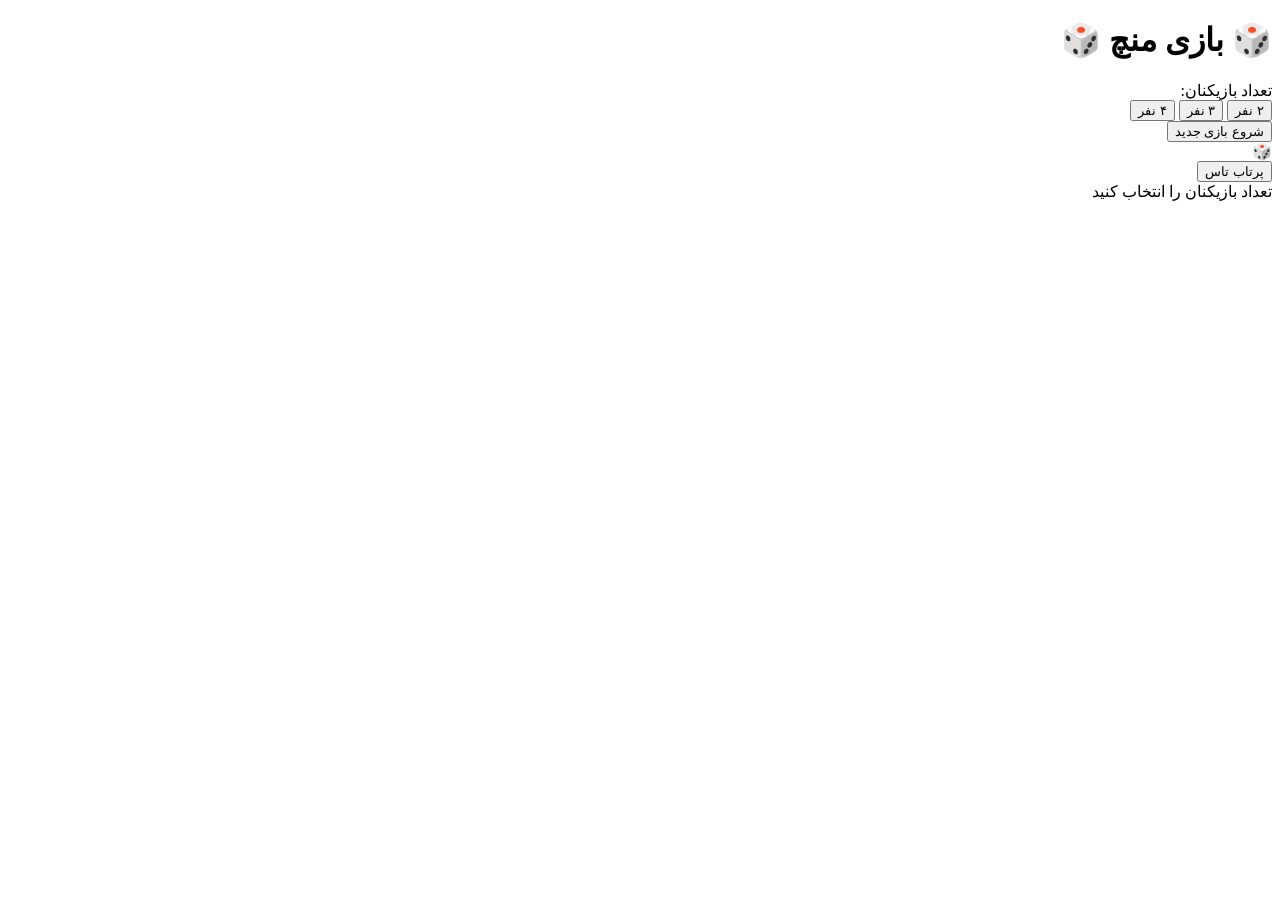
==== index.html @ 8c39cf25 "Create index.html" ====
<!DOCTYPE html>
<html lang="fa" dir="rtl">
<head>
    <meta charset="UTF-8">
    <meta name="viewport" content="width=device-width, initial-scale=1.0, maximum-scale=1.0, user-scalable=no, viewport-fit=cover">
    <title>منچ | بازی گروهی</title>
    <link rel="stylesheet" href="style.css">
</head>
<body>
    <div class="game-container">
        <h1 class="game-title">🎲 بازی منچ 🎲</h1>

        <!-- انتخاب تعداد بازیکنان -->
        <div class="player-selector" id="playerSelector">
            <label>تعداد بازیکنان:</label>
            <div class="player-buttons">
                <button class="player-count-btn active" data-count="2">۲ نفر</button>
                <button class="player-count-btn" data-count="3">۳ نفر</button>
                <button class="player-count-btn" data-count="4">۴ نفر</button>
            </div>
            <button id="startGameBtn" class="start-game-btn">شروع بازی جدید</button>
        </div>

        <!-- وضعیت بازی -->
        <div class="game-status" id="gameStatus" style="display: none;">
            <div class="turn-indicator">
                <span id="turnEmoji">🔴</span>
                <span id="turnText">نوبت بازیکن قرمز</span>
            </div>
            <div class="dice-result" id="diceResult">
                تاس: <span id="diceValue">-</span>
            </div>
        </div>

        <!-- صفحه بازی منچ -->
        <div id="board" class="board ludo-board"></div>

        <!-- بخش تاس و کنترل -->
        <div class="controls">
            <div class="dice-container">
                <div id="dice" class="dice">🎲</div>
            </div>
            <button id="rollDiceBtn" class="roll-btn">پرتاب تاس</button>
        </div>

        <!-- پیام‌های بازی -->
        <div id="gameMessage" class="game-message">تعداد بازیکنان را انتخاب کنید</div>
    </div>

    <script src="script.js"></script>
</body>
</html>
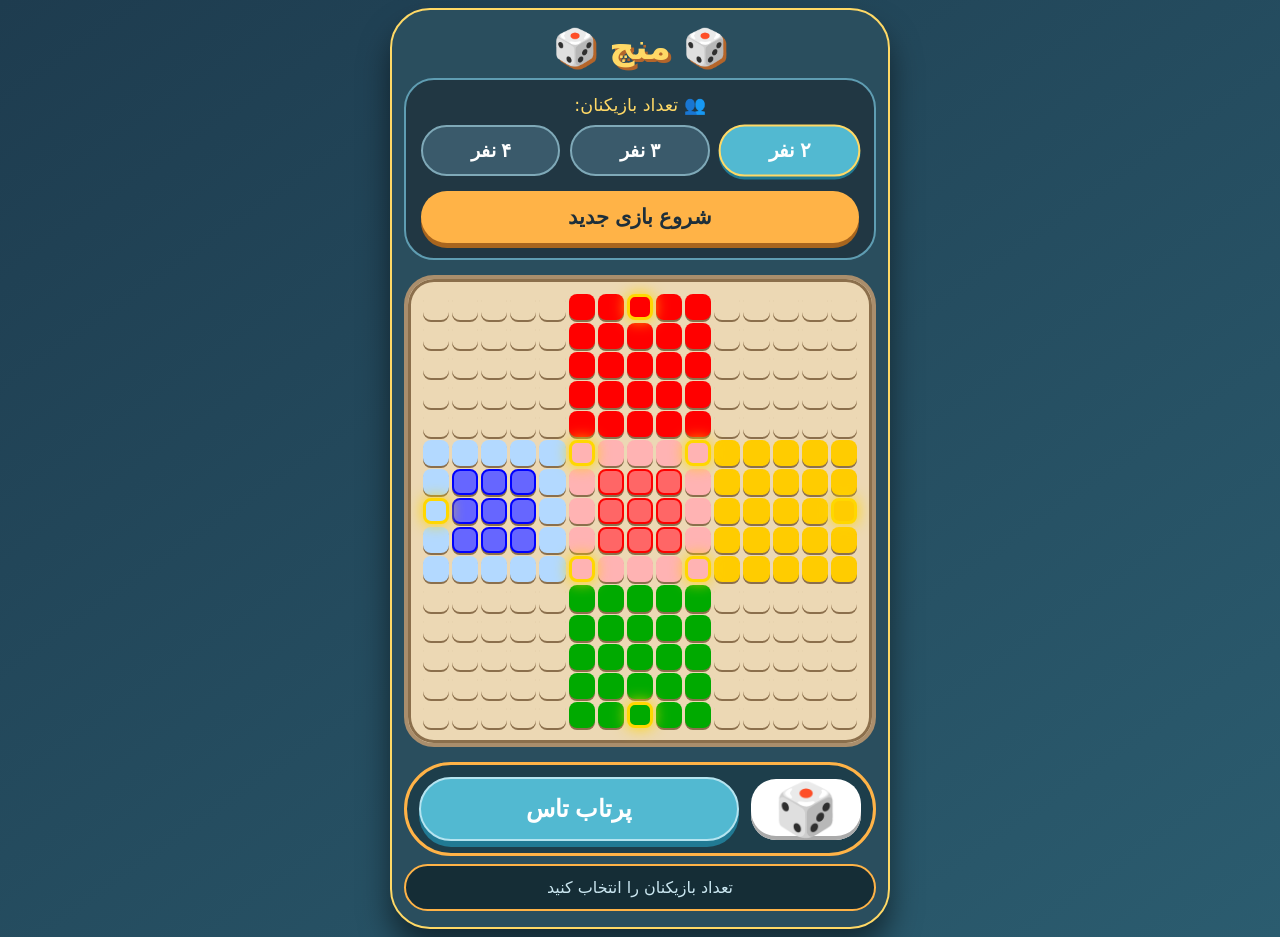
==== commit bbf991f5: "Update index.html new" ====
--- a/index.html
+++ b/index.html
@@ -2,17 +2,287 @@
 <html lang="fa" dir="rtl">
 <head>
     <meta charset="UTF-8">
-    <meta name="viewport" content="width=device-width, initial-scale=1.0, maximum-scale=1.0, user-scalable=no, viewport-fit=cover">
-    <title>منچ | بازی گروهی</title>
-    <link rel="stylesheet" href="style.css">
+    <meta name="viewport" content="width=device-width, initial-scale=1.0, maximum-scale=1.0, user-scalable=no">
+    <title>منچ | بازی گروهی نوستالژیک</title>
+    <style>
+        * {
+            box-sizing: border-box;
+            margin: 0;
+            padding: 0;
+            user-select: none;
+            -webkit-tap-highlight-color: transparent;
+        }
+
+        body {
+            font-family: 'Vazir', system-ui, -apple-system, sans-serif;
+            background: linear-gradient(145deg, #1e3c4f 0%, #2b5c6f 100%);
+            min-height: 100vh;
+            display: flex;
+            justify-content: center;
+            align-items: center;
+            padding: 8px;
+            touch-action: manipulation;
+        }
+
+        .game-container {
+            max-width: 500px;
+            width: 100%;
+            background: #2a4e5e;
+            border-radius: 40px;
+            padding: 16px 12px;
+            box-shadow: 0 20px 30px rgba(0,0,0,0.5);
+            border: 2px solid #ffd966;
+        }
+
+        .game-title {
+            text-align: center;
+            color: #ffd966;
+            font-size: 2.2rem;
+            margin-bottom: 10px;
+            text-shadow: 3px 3px 0 #b4652a;
+        }
+
+        /* انتخاب بازیکن */
+        .player-selector {
+            background: #213743;
+            padding: 15px;
+            border-radius: 30px;
+            margin-bottom: 15px;
+            border: 2px solid #5f9db2;
+        }
+
+        .player-selector label {
+            display: block;
+            text-align: center;
+            color: #ffd966;
+            font-size: 1.1rem;
+            margin-bottom: 10px;
+        }
+
+        .player-buttons {
+            display: flex;
+            gap: 10px;
+            justify-content: center;
+            margin-bottom: 15px;
+        }
+
+        .player-count-btn {
+            background: #3a5a6b;
+            border: none;
+            color: white;
+            padding: 12px 0;
+            border-radius: 30px;
+            flex: 1;
+            font-size: 1.2rem;
+            font-weight: bold;
+            cursor: pointer;
+            border: 2px solid #7fa9b8;
+            transition: 0.2s;
+        }
+
+        .player-count-btn.active {
+            background: #52b9d1;
+            transform: scale(1.02);
+            border-color: #ffd966;
+            box-shadow: 0 3px 0 #217a94;
+        }
+
+        .start-game-btn {
+            background: #ffb347;
+            border: none;
+            color: #1e2f3a;
+            font-weight: bold;
+            padding: 14px;
+            border-radius: 40px;
+            font-size: 1.3rem;
+            cursor: pointer;
+            box-shadow: 0 5px 0 #a8651e;
+            transition: 0.1s;
+            width: 100%;
+        }
+
+        .start-game-btn:active {
+            transform: translateY(5px);
+            box-shadow: none;
+        }
+
+        /* وضعیت بازی */
+        .game-status {
+            background: #213743;
+            border-radius: 30px;
+            padding: 12px;
+            margin-bottom: 15px;
+            display: flex;
+            justify-content: space-between;
+            align-items: center;
+            border: 2px solid #5f9db2;
+        }
+
+        .turn-indicator {
+            background: #52b9d1;
+            padding: 8px 18px;
+            border-radius: 40px;
+            font-size: 1.2rem;
+            font-weight: bold;
+            color: white;
+            border: 2px solid #ffd966;
+        }
+
+        .dice-value {
+            background: #3a5a6b;
+            padding: 8px 18px;
+            border-radius: 40px;
+            color: white;
+            font-size: 1.3rem;
+            border: 2px solid #ffb347;
+        }
+
+        /* ========== صفحه منچ اصلی ========== */
+        .mench-board {
+            background: #ecd8b4;
+            border-radius: 30px;
+            padding: 15px;
+            display: grid;
+            grid-template-columns: repeat(15, 1fr);
+            gap: 3px;
+            aspect-ratio: 1 / 1;
+            width: 100%;
+            border: 4px solid #aa8e6c;
+            box-shadow: inset 0 0 0 3px #8b6f4c;
+            margin-bottom: 15px;
+        }
+
+        /* سلول‌های صفحه */
+        .cell {
+            aspect-ratio: 1 / 1;
+            border-radius: 8px;
+            display: flex;
+            flex-wrap: wrap;
+            justify-content: center;
+            align-items: center;
+            position: relative;
+            box-shadow: 0 2px 0 #8b6f4c;
+            font-size: 0.8rem;
+        }
+
+        /* خانه‌های مسیر اصلی */
+        .cell.path-red { background: #ffb3b3; }
+        .cell.path-blue { background: #b3d9ff; }
+        .cell.path-green { background: #c1f0c1; }
+        .cell.path-yellow { background: #fff5b3; }
+
+        /* خانه‌های شروع (محل مهره‌ها) */
+        .cell.home-red { background: #ff0000; }
+        .cell.home-blue { background: #0000ff; }
+        .cell.home-green { background: #00aa00; }
+        .cell.home-yellow { background: #ffcc00; }
+
+        /* خانه‌های انتهایی */
+        .cell.finish-red { background: #ff6666; border: 2px solid red; }
+        .cell.finish-blue { background: #6666ff; border: 2px solid blue; }
+        .cell.finish-green { background: #66cc66; border: 2px solid green; }
+        .cell.finish-yellow { background: #ffdd66; border: 2px solid goldenrod; }
+
+        /* خانه‌های امن (ستاره‌دار) */
+        .cell.safe {
+            border: 3px solid gold;
+            box-shadow: 0 0 15px gold;
+            z-index: 2;
+        }
+
+        /* مهره‌های بازی */
+        .piece {
+            width: 22px;
+            height: 22px;
+            border-radius: 50%;
+            display: inline-flex;
+            justify-content: center;
+            align-items: center;
+            font-weight: bold;
+            color: white;
+            text-shadow: 1px 1px 0 black;
+            margin: 1px;
+            font-size: 0.8rem;
+            box-shadow: 0 3px 0 rgba(0,0,0,0.4);
+            border: 1px solid white;
+        }
+
+        .piece.red { background: #cc0000; }
+        .piece.blue { background: #0000cc; }
+        .piece.green { background: #008800; }
+        .piece.yellow { background: #b8860b; color: white; }
+
+        /* بخش تاس */
+        .controls {
+            display: flex;
+            align-items: center;
+            gap: 12px;
+            background: #1d3e4b;
+            padding: 12px;
+            border-radius: 60px;
+            border: 3px solid #ffb347;
+            margin-bottom: 8px;
+        }
+
+        .dice-box {
+            background: white;
+            border-radius: 25px;
+            padding: 5px 15px;
+            box-shadow: inset 0 -4px 0 #aaa;
+        }
+
+        .dice {
+            font-size: 3.2rem;
+            line-height: 1;
+            min-width: 80px;
+            text-align: center;
+        }
+
+        .roll-btn {
+            background: #52b9d1;
+            border: none;
+            color: white;
+            font-weight: bold;
+            font-size: 1.5rem;
+            padding: 16px 20px;
+            border-radius: 50px;
+            flex: 1;
+            cursor: pointer;
+            box-shadow: 0 6px 0 #217a94;
+            transition: 0.1s;
+            border: 2px solid #b5e4f0;
+        }
+
+        .roll-btn:active {
+            transform: translateY(6px);
+            box-shadow: none;
+        }
+
+        .roll-btn:disabled {
+            opacity: 0.5;
+            transform: translateY(0);
+            box-shadow: 0 4px 0 #217a94;
+        }
+
+        .game-message {
+            background: #152d36;
+            color: #cbe7f1;
+            padding: 12px;
+            border-radius: 40px;
+            text-align: center;
+            font-size: 1rem;
+            border: 2px solid #ffb347;
+            margin-top: 8px;
+        }
+    </style>
 </head>
 <body>
     <div class="game-container">
-        <h1 class="game-title">🎲 بازی منچ 🎲</h1>
-
-        <!-- انتخاب تعداد بازیکنان -->
+        <h1 class="game-title">🎲 منچ 🎲</h1>
+
+        <!-- انتخاب بازیکن -->
         <div class="player-selector" id="playerSelector">
-            <label>تعداد بازیکنان:</label>
+            <label>👥 تعداد بازیکنان:</label>
             <div class="player-buttons">
                 <button class="player-count-btn active" data-count="2">۲ نفر</button>
                 <button class="player-count-btn" data-count="3">۳ نفر</button>
@@ -23,30 +293,464 @@
 
         <!-- وضعیت بازی -->
         <div class="game-status" id="gameStatus" style="display: none;">
-            <div class="turn-indicator">
-                <span id="turnEmoji">🔴</span>
-                <span id="turnText">نوبت بازیکن قرمز</span>
-            </div>
-            <div class="dice-result" id="diceResult">
-                تاس: <span id="diceValue">-</span>
-            </div>
+            <div class="turn-indicator" id="turnIndicator">🔴 قرمز</div>
+            <div class="dice-value" id="diceValue">🎲 -</div>
         </div>
 
         <!-- صفحه بازی منچ -->
-        <div id="board" class="board ludo-board"></div>
-
-        <!-- بخش تاس و کنترل -->
+        <div id="board" class="mench-board"></div>
+
+        <!-- کنترل تاس -->
         <div class="controls">
-            <div class="dice-container">
+            <div class="dice-box">
                 <div id="dice" class="dice">🎲</div>
             </div>
             <button id="rollDiceBtn" class="roll-btn">پرتاب تاس</button>
         </div>
 
-        <!-- پیام‌های بازی -->
+        <!-- پیام بازی -->
         <div id="gameMessage" class="game-message">تعداد بازیکنان را انتخاب کنید</div>
     </div>
 
-    <script src="script.js"></script>
+    <script>
+        (function() {
+            // ==================== تنظیمات صدا ====================
+            const AudioContext = window.AudioContext || window.webkitAudioContext;
+            let audioCtx = null;
+            let soundsEnabled = true;
+
+            function initAudio() {
+                if (!audioCtx) {
+                    audioCtx = new AudioContext();
+                }
+                if (audioCtx.state === 'suspended') {
+                    audioCtx.resume();
+                }
+            }
+
+            function playSound(type) {
+                if (!soundsEnabled || !audioCtx) return;
+                
+                const now = audioCtx.currentTime;
+                
+                switch(type) {
+                    case 'dice': {
+                        for (let i = 0; i < 3; i++) {
+                            const osc = audioCtx.createOscillator();
+                            const gain = audioCtx.createGain();
+                            osc.connect(gain);
+                            gain.connect(audioCtx.destination);
+                            osc.frequency.value = 400 + i * 100;
+                            gain.gain.value = 0.1;
+                            osc.start(now + i * 0.05);
+                            gain.gain.exponentialRampToValueAtTime(0.001, now + i * 0.05 + 0.1);
+                            osc.stop(now + i * 0.05 + 0.1);
+                        }
+                        break;
+                    }
+                    case 'move': {
+                        const osc = audioCtx.createOscillator();
+                        const gain = audioCtx.createGain();
+                        osc.connect(gain);
+                        gain.connect(audioCtx.destination);
+                        osc.frequency.value = 600;
+                        gain.gain.value = 0.1;
+                        osc.start(now);
+                        gain.gain.exponentialRampToValueAtTime(0.001, now + 0.1);
+                        osc.stop(now + 0.1);
+                        break;
+                    }
+                    case 'enter': {
+                        const osc = audioCtx.createOscillator();
+                        const gain = audioCtx.createGain();
+                        osc.connect(gain);
+                        gain.connect(audioCtx.destination);
+                        osc.frequency.setValueAtTime(400, now);
+                        osc.frequency.exponentialRampToValueAtTime(800, now + 0.2);
+                        gain.gain.value = 0.15;
+                        osc.start(now);
+                        gain.gain.exponentialRampToValueAtTime(0.001, now + 0.3);
+                        osc.stop(now + 0.3);
+                        break;
+                    }
+                    case 'eat': {
+                        const osc = audioCtx.createOscillator();
+                        const gain = audioCtx.createGain();
+                        osc.connect(gain);
+                        gain.connect(audioCtx.destination);
+                        osc.frequency.value = 200;
+                        gain.gain.value = 0.2;
+                        osc.start(now);
+                        gain.gain.exponentialRampToValueAtTime(0.001, now + 0.2);
+                        osc.stop(now + 0.2);
+                        break;
+                    }
+                    case 'win': {
+                        const notes = [523, 659, 784, 1046];
+                        notes.forEach((freq, i) => {
+                            const osc = audioCtx.createOscillator();
+                            const gain = audioCtx.createGain();
+                            osc.connect(gain);
+                            gain.connect(audioCtx.destination);
+                            osc.frequency.value = freq;
+                            gain.gain.value = 0.15;
+                            osc.start(now + i * 0.15);
+                            gain.gain.exponentialRampToValueAtTime(0.001, now + i * 0.15 + 0.3);
+                            osc.stop(now + i * 0.15 + 0.3);
+                        });
+                        break;
+                    }
+                }
+            }
+
+            // ==================== تعریف ساختار صفحه منچ ====================
+            // این آرایه مشخص می‌کند هر خانه از گرید 15x15 چه نوع خانه‌ای است
+            const BOARD_LAYOUT = [
+                // 0: خالی, 1: مسیر قرمز, 2: مسیر آبی, 3: مسیر سبز, 4: مسیر زرد
+                // 5: خانه قرمز, 6: خانه آبی, 7: خانه سبز, 8: خانه زرد
+                // 9: پایان قرمز, 10: پایان آبی, 11: پایان سبز, 12: پایان زرد
+                // ستاره‌دار: خانه‌های امن
+                
+                /* ردیف 0 */ [0,0,0,0,0,5,5,5,5,5,0,0,0,0,0],
+                /* ردیف 1 */ [0,0,0,0,0,5,5,5,5,5,0,0,0,0,0],
+                /* ردیف 2 */ [0,0,0,0,0,5,5,5,5,5,0,0,0,0,0],
+                /* ردیف 3 */ [0,0,0,0,0,5,5,5,5,5,0,0,0,0,0],
+                /* ردیف 4 */ [0,0,0,0,0,5,5,5,5,5,0,0,0,0,0],
+                /* ردیف 5 */ [8,8,8,8,8,1,1,1,1,1,2,2,2,2,2],
+                /* ردیف 6 */ [8,8,8,8,8,1,9,9,9,1,2,10,10,10,2],
+                /* ردیف 7 */ [8,8,8,8,8,1,9,9,9,1,2,10,10,10,2],
+                /* ردیف 8 */ [8,8,8,8,8,1,9,9,9,1,2,10,10,10,2],
+                /* ردیف 9 */ [8,8,8,8,8,1,1,1,1,1,2,2,2,2,2],
+                /* ردیف 10*/ [0,0,0,0,0,7,7,7,7,7,0,0,0,0,0],
+                /* ردیف 11*/ [0,0,0,0,0,7,7,7,7,7,0,0,0,0,0],
+                /* ردیف 12*/ [0,0,0,0,0,7,7,7,7,7,0,0,0,0,0],
+                /* ردیف 13*/ [0,0,0,0,0,7,7,7,7,7,0,0,0,0,0],
+                /* ردیف 14*/ [0,0,0,0,0,7,7,7,7,7,0,0,0,0,0]
+            ];
+
+            // موقعیت‌های امن (ستاره‌دار)
+            const SAFE_POSITIONS = [
+                {row:5, col:5}, {row:5, col:9}, {row:9, col:5}, {row:9, col:9}, // چهار گوشه مسیر
+                {row:7, col:0}, {row:7, col:14}, {row:0, col:7}, {row:14, col:7} // مرکز هر ضلع
+            ];
+
+            // مسیر اصلی برای حرکت (به ترتیب)
+            const MAIN_PATH = [
+                {row:5, col:5}, {row:5, col:6}, {row:5, col:7}, {row:5, col:8}, {row:5, col:9},
+                {row:6, col:9}, {row:7, col:9}, {row:8, col:9}, {row:9, col:9},
+                {row:9, col:8}, {row:9, col:7}, {row:9, col:6}, {row:9, col:5},
+                {row:8, col:5}, {row:7, col:5}, {row:6, col:5},
+                {row:5, col:5} // برگشت به اول (برای حرکت دایره‌ای)
+            ];
+
+            // ==================== تعریف بازیکنان ====================
+            const PLAYERS = [
+                { id: 0, name: 'قرمز', emoji: '🔴', color: 'red', homePos: {row:0, col:5}, finishStart: 40 },
+                { id: 1, name: 'آبی', emoji: '🔵', color: 'blue', homePos: {row:5, col:10}, finishStart: 44 },
+                { id: 2, name: 'سبز', emoji: '🟢', color: 'green', homePos: {row:10, col:5}, finishStart: 48 },
+                { id: 3, name: 'زرد', emoji: '🟡', color: 'yellow', homePos: {row:5, col:0}, finishStart: 52 }
+            ];
+
+            // متغیرهای اصلی بازی
+            let players = [];
+            let currentPlayerIndex = 0;
+            let gameActive = false;
+            let isMoving = false;
+            let extraTurn = false;
+
+            // ==================== ساخت صفحه ====================
+            function createBoard() {
+                const board = document.getElementById('board');
+                board.innerHTML = '';
+                
+                for (let r = 0; r < 15; r++) {
+                    for (let c = 0; c < 15; c++) {
+                        const cell = document.createElement('div');
+                        cell.className = 'cell';
+                        cell.dataset.row = r;
+                        cell.dataset.col = c;
+                        
+                        const cellType = BOARD_LAYOUT[r][c];
+                        
+                        // تعیین کلاس بر اساس نوع خانه
+                        if (cellType >= 1 && cellType <= 4) {
+                            // مسیر اصلی
+                            const colors = ['path-red', 'path-blue', 'path-green', 'path-yellow'];
+                            cell.classList.add(colors[cellType-1]);
+                        } else if (cellType >= 5 && cellType <= 8) {
+                            // خانه‌های شروع
+                            const homes = ['home-red', 'home-blue', 'home-green', 'home-yellow'];
+                            cell.classList.add(homes[cellType-5]);
+                        } else if (cellType >= 9 && cellType <= 12) {
+                            // خانه‌های انتهایی
+                            const finishes = ['finish-red', 'finish-blue', 'finish-green', 'finish-yellow'];
+                            cell.classList.add(finishes[cellType-9]);
+                        }
+                        
+                        // بررسی خانه‌های امن
+                        if (SAFE_POSITIONS.some(pos => pos.row === r && pos.col === c)) {
+                            cell.classList.add('safe');
+                        }
+                        
+                        board.appendChild(cell);
+                    }
+                }
+            }
+
+            // ==================== نمایش مهره‌ها ====================
+            function updateBoard() {
+                // پاک کردن همه مهره‌ها
+                document.querySelectorAll('.piece').forEach(p => p.remove());
+                
+                players.forEach((player, pIdx) => {
+                    player.pieces.forEach((piecePos, pieceIdx) => {
+                        if (piecePos >= 0) {
+                            // پیدا کردن سلول متناسب با موقعیت
+                            let cell;
+                            if (piecePos < 40) {
+                                // در مسیر اصلی
+                                const pos = MAIN_PATH[piecePos % MAIN_PATH.length];
+                                cell = document.querySelector(`[data-row="${pos.row}"][data-col="${pos.col}"]`);
+                            } else {
+                                // در مسیر انتهایی
+                                const finishIndex = piecePos - player.finishStart;
+                                if (finishIndex >= 0 && finishIndex < 4) {
+                                    // خانه‌های انتهایی هر بازیکن
+                                    // این بخش باید بر اساس بازیکن و شماره مهره تکمیل شود
+                                }
+                            }
+                            
+                            if (cell) {
+                                const piece = document.createElement('span');
+                                piece.className = `piece ${player.color}`;
+                                piece.textContent = pieceIdx + 1;
+                                piece.dataset.player = pIdx;
+                                piece.dataset.piece = pieceIdx;
+                                cell.appendChild(piece);
+                            }
+                        }
+                    });
+                });
+            }
+
+            // ==================== شروع بازی جدید ====================
+            function startNewGame(playerCount) {
+                initAudio();
+                playSound('enter');
+                
+                players = [];
+                for (let i = 0; i < playerCount; i++) {
+                    players.push({
+                        ...PLAYERS[i],
+                        pieces: [-1, -1, -1, -1] // -1 یعنی در خانه
+                    });
+                }
+                
+                currentPlayerIndex = 0;
+                gameActive = true;
+                isMoving = false;
+                extraTurn = false;
+                
+                document.getElementById('playerSelector').style.display = 'none';
+                document.getElementById('gameStatus').style.display = 'flex';
+                document.getElementById('dice').textContent = '🎲';
+                document.getElementById('diceValue').textContent = '🎲 -';
+                document.getElementById('turnIndicator').innerHTML = `${players[0].emoji} ${players[0].name}`;
+                document.getElementById('gameMessage').textContent = `${players[0].emoji} تاس بنداز تا مهره رو وارد کنی`;
+                
+                updateBoard();
+                document.getElementById('rollDiceBtn').disabled = false;
+            }
+
+            // ==================== پرتاب تاس ====================
+            async function handleRoll() {
+                if (!gameActive || isMoving) return;
+                
+                isMoving = true;
+                document.getElementById('rollDiceBtn').disabled = true;
+                
+                playSound('dice');
+                
+                const diceNumber = Math.floor(Math.random() * 6) + 1;
+                await animateDice(diceNumber);
+                
+                document.getElementById('diceValue').textContent = `🎲 ${diceNumber}`;
+                
+                await processMove(diceNumber);
+                
+                isMoving = false;
+                document.getElementById('rollDiceBtn').disabled = false;
+            }
+
+            // ==================== انیمیشن تاس ====================
+            async function animateDice(finalValue) {
+                const diceEl = document.getElementById('dice');
+                const diceFaces = ['⚀', '⚁', '⚂', '⚃', '⚄', '⚅'];
+                
+                for (let i = 0; i < 12; i++) {
+                    const randomIndex = Math.floor(Math.random() * 6);
+                    diceEl.textContent = diceFaces[randomIndex];
+                    await new Promise(r => setTimeout(r, 60));
+                }
+                
+                const diceEmoji = ['1️⃣', '2️⃣', '3️⃣', '4️⃣', '5️⃣', '6️⃣'];
+                diceEl.textContent = diceEmoji[finalValue - 1];
+            }
+
+            // ==================== پردازش حرکت ====================
+            async function processMove(diceNumber) {
+                const player = players[currentPlayerIndex];
+                
+                // اگر ۶ آمد و مهره در خانه داریم
+                if (diceNumber === 6 && player.pieces.some(p => p === -1)) {
+                    const pieceIndex = player.pieces.findIndex(p => p === -1);
+                    player.pieces[pieceIndex] = 0; // بذار روی خانه شروع مسیر
+                    playSound('enter');
+                    updateBoard();
+                    document.getElementById('gameMessage').textContent = 
+                        `${player.emoji} مهره جدید وارد بازی شد!`;
+                    extraTurn = true;
+                    return;
+                }
+                
+                // حرکت مهره‌های داخل بازی
+                const activePieces = player.pieces
+                    .map((pos, idx) => ({ pos, idx }))
+                    .filter(p => p.pos >= 0 && p.pos < 40);
+                
+                if (activePieces.length === 0) {
+                    document.getElementById('gameMessage').textContent = 
+                        `${player.emoji} مهره‌ای برای حرکت نداری!`;
+                    nextTurn();
+                    return;
+                }
+                
+                // ساده‌سازی: اولین مهره رو حرکت بده
+                const piece = activePieces[0];
+                let newPos = piece.pos + diceNumber;
+                
+                if (newPos >= 40) {
+                    // وارد مسیر انتهایی بشه
+                    const finishPath = newPos - 40;
+                    if (finishPath < 4) {
+                        newPos = player.finishStart + finishPath;
+                    } else {
+                        document.getElementById('gameMessage').textContent = 
+                            `${player.emoji} این حرکت مجاز نیست!`;
+                        nextTurn();
+                        return;
+                    }
+                }
+                
+                // حرکت تکه‌تکه
+                for (let i = piece.pos + 1; i <= newPos; i++) {
+                    if (i < 40) {
+                        player.pieces[piece.idx] = i;
+                    } else {
+                        player.pieces[piece.idx] = i;
+                    }
+                    updateBoard();
+                    playSound('move');
+                    await new Promise(r => setTimeout(r, 150));
+                }
+                
+                // خوردن مهره حریف
+                checkEating(player, piece.idx, newPos);
+                
+                // بررسی برد
+                if (player.pieces.every(p => p >= player.finishStart)) {
+                    document.getElementById('gameMessage').textContent = 
+                        `🏆 ${player.emoji} برنده شد! 🏆`;
+                    playSound('win');
+                    gameActive = false;
+                    return;
+                }
+                
+                if (diceNumber === 6) {
+                    document.getElementById('gameMessage').textContent = 
+                        `${player.emoji} دوباره تاس بنداز (۶ آوردی)!`;
+                    extraTurn = true;
+                } else {
+                    nextTurn();
+                }
+            }
+
+            // ==================== خوردن مهره حریف ====================
+            function checkEating(currentPlayer, pieceIdx, newPos) {
+                // اگر در خانه امن هست، نخور
+                const cell = document.querySelector(`[data-row="${MAIN_PATH[newPos]?.row}"][data-col="${MAIN_PATH[newPos]?.col}"]`);
+                if (cell && cell.classList.contains('safe')) return;
+                
+                players.forEach((player, pIdx) => {
+                    if (pIdx !== currentPlayerIndex) {
+                        player.pieces.forEach((pos, idx) => {
+                            if (pos === newPos && newPos < 40) {
+                                player.pieces[idx] = -1; // برگشت به خانه
+                                playSound('eat');
+                                document.getElementById('gameMessage').textContent = 
+                                    `🎯 ${currentPlayer.emoji} مهره ${player.emoji} رو خورد!`;
+                            }
+                        });
+                    }
+                });
+                updateBoard();
+            }
+
+            // ==================== نوبت بعدی ====================
+            function nextTurn() {
+                do {
+                    currentPlayerIndex = (currentPlayerIndex + 1) % players.length;
+                } while (players[currentPlayerIndex].pieces.every(p => p >= 40) && 
+                         players.some(p => !p.pieces.every(p => p >= 40)));
+                
+                document.getElementById('turnIndicator').innerHTML = 
+                    `${players[currentPlayerIndex].emoji} ${players[currentPlayerIndex].name}`;
+                document.getElementById('gameMessage').textContent = 
+                    `${players[currentPlayerIndex].emoji} نوبت توئه`;
+                extraTurn = false;
+            }
+
+            // ==================== رویدادها ====================
+            document.addEventListener('DOMContentLoaded', () => {
+                createBoard();
+                
+                // انتخاب تعداد بازیکنان
+                document.querySelectorAll('.player-count-btn').forEach(btn => {
+                    btn.addEventListener('click', function() {
+                        document.querySelectorAll('.player-count-btn').forEach(b => 
+                            b.classList.remove('active'));
+                        this.classList.add('active');
+                    });
+                });
+                
+                // شروع بازی
+                document.getElementById('startGameBtn').addEventListener('click', () => {
+                    const activeBtn = document.querySelector('.player-count-btn.active');
+                    const count = parseInt(activeBtn.dataset.count);
+                    startNewGame(count);
+                });
+                
+                // دکمه تاس
+                document.getElementById('rollDiceBtn').addEventListener('click', (e) => {
+                    e.stopPropagation();
+                    handleRoll();
+                });
+                
+                // تاچ روی صفحه بازی
+                document.getElementById('board').addEventListener('click', (e) => {
+                    if (gameActive && !isMoving) {
+                        handleRoll();
+                    }
+                });
+                
+                document.getElementById('board').addEventListener('touchstart', (e) => {
+                    if (gameActive && !isMoving) {
+                        e.preventDefault();
+                        handleRoll();
+                    }
+                });
+            });
+        })();
+    </script>
 </body>
 </html>
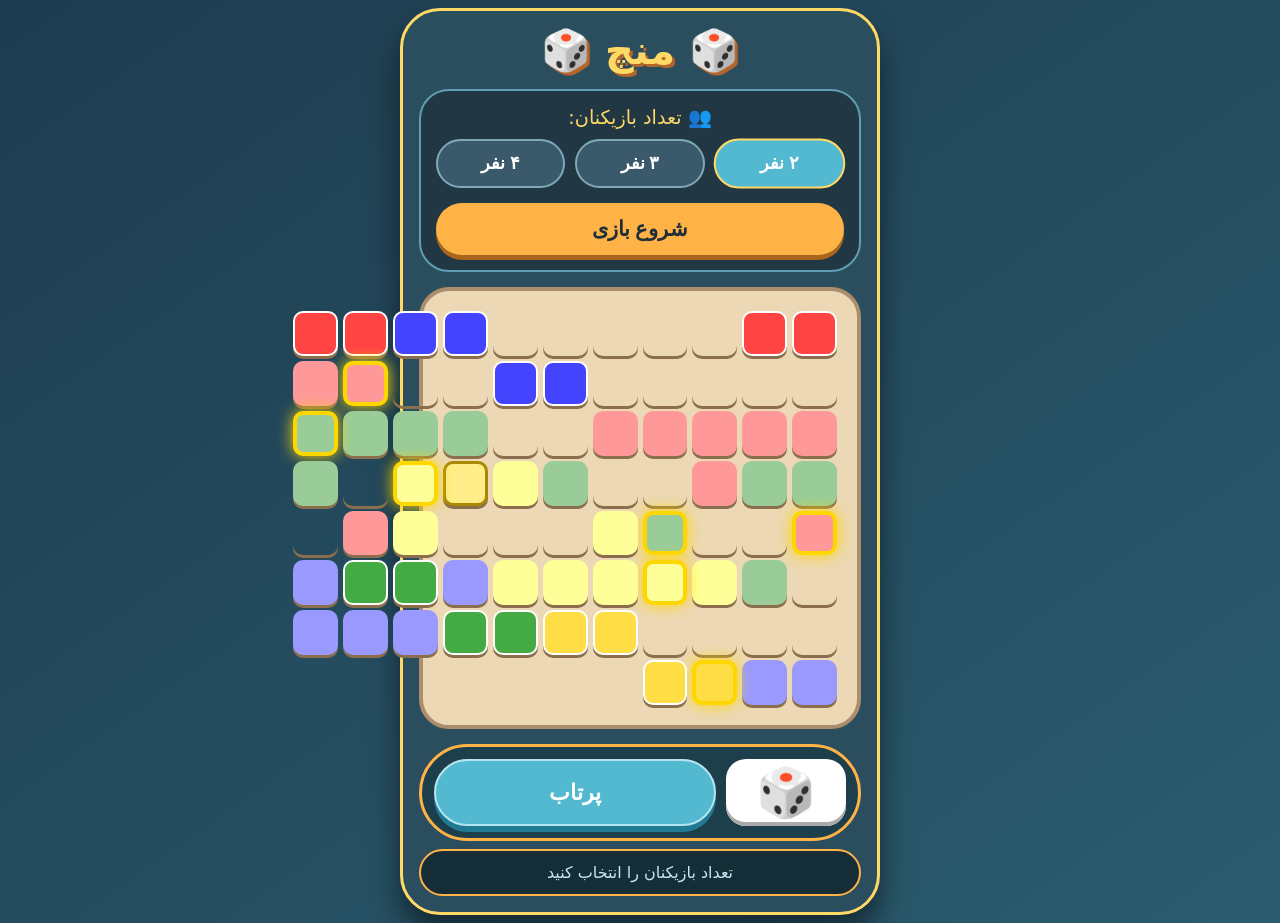
==== commit 1fab0636: "Create index.html" ====
--- a/index.html
+++ b/index.html
@@ -3,47 +3,46 @@
 <head>
     <meta charset="UTF-8">
     <meta name="viewport" content="width=device-width, initial-scale=1.0, maximum-scale=1.0, user-scalable=no">
-    <title>منچ | بازی گروهی نوستالژیک</title>
+    <title>منچ | بازی گروهی</title>
     <style>
         * {
-            box-sizing: border-box;
             margin: 0;
             padding: 0;
+            box-sizing: border-box;
             user-select: none;
             -webkit-tap-highlight-color: transparent;
         }
 
         body {
-            font-family: 'Vazir', system-ui, -apple-system, sans-serif;
-            background: linear-gradient(145deg, #1e3c4f 0%, #2b5c6f 100%);
+            font-family: system-ui, -apple-system, sans-serif;
+            background: linear-gradient(145deg, #1e3c4f, #2b5c6f);
             min-height: 100vh;
             display: flex;
             justify-content: center;
             align-items: center;
             padding: 8px;
-            touch-action: manipulation;
         }
 
         .game-container {
-            max-width: 500px;
+            max-width: 480px;
             width: 100%;
             background: #2a4e5e;
             border-radius: 40px;
-            padding: 16px 12px;
+            padding: 16px;
+            border: 3px solid #ffd966;
             box-shadow: 0 20px 30px rgba(0,0,0,0.5);
-            border: 2px solid #ffd966;
-        }
-
-        .game-title {
+        }
+
+        h1 {
             text-align: center;
             color: #ffd966;
-            font-size: 2.2rem;
-            margin-bottom: 10px;
+            font-size: 2.5rem;
+            margin-bottom: 15px;
             text-shadow: 3px 3px 0 #b4652a;
         }
 
         /* انتخاب بازیکن */
-        .player-selector {
+        .selector {
             background: #213743;
             padding: 15px;
             border-radius: 30px;
@@ -51,66 +50,63 @@
             border: 2px solid #5f9db2;
         }
 
-        .player-selector label {
+        .selector label {
             display: block;
             text-align: center;
             color: #ffd966;
-            font-size: 1.1rem;
+            font-size: 1.2rem;
             margin-bottom: 10px;
         }
 
-        .player-buttons {
+        .player-btns {
             display: flex;
             gap: 10px;
-            justify-content: center;
             margin-bottom: 15px;
         }
 
-        .player-count-btn {
+        .player-btn {
+            flex: 1;
             background: #3a5a6b;
             border: none;
             color: white;
-            padding: 12px 0;
+            padding: 12px;
             border-radius: 30px;
-            flex: 1;
-            font-size: 1.2rem;
+            font-size: 1.1rem;
             font-weight: bold;
+            border: 2px solid #7fa9b8;
             cursor: pointer;
-            border: 2px solid #7fa9b8;
-            transition: 0.2s;
-        }
-
-        .player-count-btn.active {
+        }
+
+        .player-btn.active {
             background: #52b9d1;
+            border-color: #ffd966;
             transform: scale(1.02);
-            border-color: #ffd966;
-            box-shadow: 0 3px 0 #217a94;
-        }
-
-        .start-game-btn {
+        }
+
+        .start-btn {
+            width: 100%;
             background: #ffb347;
             border: none;
             color: #1e2f3a;
-            font-weight: bold;
             padding: 14px;
             border-radius: 40px;
             font-size: 1.3rem;
+            font-weight: bold;
             cursor: pointer;
             box-shadow: 0 5px 0 #a8651e;
             transition: 0.1s;
-            width: 100%;
-        }
-
-        .start-game-btn:active {
+        }
+
+        .start-btn:active {
             transform: translateY(5px);
             box-shadow: none;
         }
 
         /* وضعیت بازی */
-        .game-status {
+        .status {
             background: #213743;
+            padding: 12px;
             border-radius: 30px;
-            padding: 12px;
             margin-bottom: 15px;
             display: flex;
             justify-content: space-between;
@@ -118,9 +114,9 @@
             border: 2px solid #5f9db2;
         }
 
-        .turn-indicator {
+        .turn {
             background: #52b9d1;
-            padding: 8px 18px;
+            padding: 8px 20px;
             border-radius: 40px;
             font-size: 1.2rem;
             font-weight: bold;
@@ -128,95 +124,89 @@
             border: 2px solid #ffd966;
         }
 
-        .dice-value {
+        .dice-show {
             background: #3a5a6b;
-            padding: 8px 18px;
+            padding: 8px 20px;
             border-radius: 40px;
+            font-size: 1.3rem;
             color: white;
-            font-size: 1.3rem;
             border: 2px solid #ffb347;
         }
 
-        /* ========== صفحه منچ اصلی ========== */
-        .mench-board {
+        /* ===== صفحه منچ ساده شده ===== */
+        .board {
             background: #ecd8b4;
             border-radius: 30px;
-            padding: 15px;
+            padding: 20px;
             display: grid;
-            grid-template-columns: repeat(15, 1fr);
-            gap: 3px;
-            aspect-ratio: 1 / 1;
+            grid-template-columns: repeat(11, 1fr);
+            gap: 5px;
+            aspect-ratio: 1/1;
             width: 100%;
             border: 4px solid #aa8e6c;
-            box-shadow: inset 0 0 0 3px #8b6f4c;
             margin-bottom: 15px;
         }
 
-        /* سلول‌های صفحه */
         .cell {
-            aspect-ratio: 1 / 1;
-            border-radius: 8px;
+            aspect-ratio: 1/1;
+            border-radius: 10px;
             display: flex;
-            flex-wrap: wrap;
             justify-content: center;
             align-items: center;
+            font-weight: bold;
             position: relative;
-            box-shadow: 0 2px 0 #8b6f4c;
-            font-size: 0.8rem;
-        }
-
-        /* خانه‌های مسیر اصلی */
-        .cell.path-red { background: #ffb3b3; }
-        .cell.path-blue { background: #b3d9ff; }
-        .cell.path-green { background: #c1f0c1; }
-        .cell.path-yellow { background: #fff5b3; }
-
-        /* خانه‌های شروع (محل مهره‌ها) */
-        .cell.home-red { background: #ff0000; }
-        .cell.home-blue { background: #0000ff; }
-        .cell.home-green { background: #00aa00; }
-        .cell.home-yellow { background: #ffcc00; }
-
-        /* خانه‌های انتهایی */
-        .cell.finish-red { background: #ff6666; border: 2px solid red; }
-        .cell.finish-blue { background: #6666ff; border: 2px solid blue; }
-        .cell.finish-green { background: #66cc66; border: 2px solid green; }
-        .cell.finish-yellow { background: #ffdd66; border: 2px solid goldenrod; }
-
-        /* خانه‌های امن (ستاره‌دار) */
-        .cell.safe {
-            border: 3px solid gold;
+            box-shadow: 0 3px 0 #8b6f4c;
+        }
+
+        /* مسیر اصلی - 40 خانه */
+        .path-red { background: #ff9999; }
+        .path-blue { background: #9999ff; }
+        .path-green { background: #99cc99; }
+        .path-yellow { background: #ffff99; }
+
+        /* خانه‌های شروع */
+        .home-red { background: #ff4444; border: 2px solid white; }
+        .home-blue { background: #4444ff; border: 2px solid white; }
+        .home-green { background: #44aa44; border: 2px solid white; }
+        .home-yellow { background: #ffdd44; border: 2px solid white; }
+
+        /* خانه‌های نهایی */
+        .finish-red { background: #ff8888; border: 3px solid #cc0000; }
+        .finish-blue { background: #8888ff; border: 3px solid #0000cc; }
+        .finish-green { background: #88cc88; border: 3px solid #008800; }
+        .finish-yellow { background: #ffee88; border: 3px solid #aa8800; }
+
+        /* خانه امن */
+        .safe {
+            border: 4px solid gold;
             box-shadow: 0 0 15px gold;
-            z-index: 2;
-        }
-
-        /* مهره‌های بازی */
+        }
+
+        /* مهره‌ها */
         .piece {
-            width: 22px;
-            height: 22px;
+            width: 24px;
+            height: 24px;
             border-radius: 50%;
             display: inline-flex;
             justify-content: center;
             align-items: center;
+            color: white;
             font-weight: bold;
-            color: white;
-            text-shadow: 1px 1px 0 black;
             margin: 1px;
             font-size: 0.8rem;
-            box-shadow: 0 3px 0 rgba(0,0,0,0.4);
-            border: 1px solid white;
-        }
-
-        .piece.red { background: #cc0000; }
-        .piece.blue { background: #0000cc; }
-        .piece.green { background: #008800; }
-        .piece.yellow { background: #b8860b; color: white; }
-
-        /* بخش تاس */
+            box-shadow: 0 3px 0 rgba(0,0,0,0.3);
+            border: 2px solid white;
+        }
+
+        .red-piece { background: #cc0000; }
+        .blue-piece { background: #0000cc; }
+        .green-piece { background: #008800; }
+        .yellow-piece { background: #aa8800; }
+
+        /* کنترل */
         .controls {
             display: flex;
-            align-items: center;
-            gap: 12px;
+            gap: 10px;
             background: #1d3e4b;
             padding: 12px;
             border-radius: 60px;
@@ -226,30 +216,27 @@
 
         .dice-box {
             background: white;
-            border-radius: 25px;
-            padding: 5px 15px;
+            border-radius: 20px;
+            padding: 5px 20px;
             box-shadow: inset 0 -4px 0 #aaa;
         }
 
         .dice {
-            font-size: 3.2rem;
-            line-height: 1;
+            font-size: 3rem;
             min-width: 80px;
             text-align: center;
         }
 
         .roll-btn {
+            flex: 1;
             background: #52b9d1;
             border: none;
             color: white;
+            font-size: 1.4rem;
             font-weight: bold;
-            font-size: 1.5rem;
-            padding: 16px 20px;
             border-radius: 50px;
-            flex: 1;
             cursor: pointer;
             box-shadow: 0 6px 0 #217a94;
-            transition: 0.1s;
             border: 2px solid #b5e4f0;
         }
 
@@ -258,13 +245,7 @@
             box-shadow: none;
         }
 
-        .roll-btn:disabled {
-            opacity: 0.5;
-            transform: translateY(0);
-            box-shadow: 0 4px 0 #217a94;
-        }
-
-        .game-message {
+        .message {
             background: #152d36;
             color: #cbe7f1;
             padding: 12px;
@@ -272,485 +253,312 @@
             text-align: center;
             font-size: 1rem;
             border: 2px solid #ffb347;
-            margin-top: 8px;
         }
     </style>
 </head>
 <body>
     <div class="game-container">
-        <h1 class="game-title">🎲 منچ 🎲</h1>
+        <h1>🎲 منچ 🎲</h1>
 
         <!-- انتخاب بازیکن -->
-        <div class="player-selector" id="playerSelector">
+        <div class="selector" id="selector">
             <label>👥 تعداد بازیکنان:</label>
-            <div class="player-buttons">
-                <button class="player-count-btn active" data-count="2">۲ نفر</button>
-                <button class="player-count-btn" data-count="3">۳ نفر</button>
-                <button class="player-count-btn" data-count="4">۴ نفر</button>
+            <div class="player-btns">
+                <button class="player-btn active" data-count="2">۲ نفر</button>
+                <button class="player-btn" data-count="3">۳ نفر</button>
+                <button class="player-btn" data-count="4">۴ نفر</button>
             </div>
-            <button id="startGameBtn" class="start-game-btn">شروع بازی جدید</button>
+            <button class="start-btn" id="startBtn">شروع بازی</button>
         </div>
 
-        <!-- وضعیت بازی -->
-        <div class="game-status" id="gameStatus" style="display: none;">
-            <div class="turn-indicator" id="turnIndicator">🔴 قرمز</div>
-            <div class="dice-value" id="diceValue">🎲 -</div>
+        <!-- وضعیت -->
+        <div class="status" id="status" style="display: none;">
+            <div class="turn" id="turn">🔴 قرمز</div>
+            <div class="dice-show" id="diceShow">🎲 -</div>
         </div>
 
-        <!-- صفحه بازی منچ -->
-        <div id="board" class="mench-board"></div>
-
-        <!-- کنترل تاس -->
+        <!-- صفحه بازی -->
+        <div class="board" id="board"></div>
+
+        <!-- کنترل -->
         <div class="controls">
             <div class="dice-box">
-                <div id="dice" class="dice">🎲</div>
+                <div class="dice" id="dice">🎲</div>
             </div>
-            <button id="rollDiceBtn" class="roll-btn">پرتاب تاس</button>
+            <button class="roll-btn" id="rollBtn">پرتاب</button>
         </div>
 
-        <!-- پیام بازی -->
-        <div id="gameMessage" class="game-message">تعداد بازیکنان را انتخاب کنید</div>
+        <!-- پیام -->
+        <div class="message" id="message">تعداد بازیکنان را انتخاب کنید</div>
     </div>
 
     <script>
-        (function() {
-            // ==================== تنظیمات صدا ====================
-            const AudioContext = window.AudioContext || window.webkitAudioContext;
-            let audioCtx = null;
-            let soundsEnabled = true;
-
-            function initAudio() {
-                if (!audioCtx) {
-                    audioCtx = new AudioContext();
-                }
-                if (audioCtx.state === 'suspended') {
-                    audioCtx.resume();
-                }
-            }
-
-            function playSound(type) {
-                if (!soundsEnabled || !audioCtx) return;
-                
-                const now = audioCtx.currentTime;
-                
-                switch(type) {
-                    case 'dice': {
-                        for (let i = 0; i < 3; i++) {
-                            const osc = audioCtx.createOscillator();
-                            const gain = audioCtx.createGain();
-                            osc.connect(gain);
-                            gain.connect(audioCtx.destination);
-                            osc.frequency.value = 400 + i * 100;
-                            gain.gain.value = 0.1;
-                            osc.start(now + i * 0.05);
-                            gain.gain.exponentialRampToValueAtTime(0.001, now + i * 0.05 + 0.1);
-                            osc.stop(now + i * 0.05 + 0.1);
-                        }
-                        break;
-                    }
-                    case 'move': {
-                        const osc = audioCtx.createOscillator();
-                        const gain = audioCtx.createGain();
-                        osc.connect(gain);
-                        gain.connect(audioCtx.destination);
-                        osc.frequency.value = 600;
-                        gain.gain.value = 0.1;
-                        osc.start(now);
-                        gain.gain.exponentialRampToValueAtTime(0.001, now + 0.1);
-                        osc.stop(now + 0.1);
-                        break;
-                    }
-                    case 'enter': {
-                        const osc = audioCtx.createOscillator();
-                        const gain = audioCtx.createGain();
-                        osc.connect(gain);
-                        gain.connect(audioCtx.destination);
-                        osc.frequency.setValueAtTime(400, now);
-                        osc.frequency.exponentialRampToValueAtTime(800, now + 0.2);
-                        gain.gain.value = 0.15;
-                        osc.start(now);
-                        gain.gain.exponentialRampToValueAtTime(0.001, now + 0.3);
-                        osc.stop(now + 0.3);
-                        break;
-                    }
-                    case 'eat': {
-                        const osc = audioCtx.createOscillator();
-                        const gain = audioCtx.createGain();
-                        osc.connect(gain);
-                        gain.connect(audioCtx.destination);
-                        osc.frequency.value = 200;
-                        gain.gain.value = 0.2;
-                        osc.start(now);
-                        gain.gain.exponentialRampToValueAtTime(0.001, now + 0.2);
-                        osc.stop(now + 0.2);
-                        break;
-                    }
-                    case 'win': {
-                        const notes = [523, 659, 784, 1046];
-                        notes.forEach((freq, i) => {
-                            const osc = audioCtx.createOscillator();
-                            const gain = audioCtx.createGain();
-                            osc.connect(gain);
-                            gain.connect(audioCtx.destination);
-                            osc.frequency.value = freq;
-                            gain.gain.value = 0.15;
-                            osc.start(now + i * 0.15);
-                            gain.gain.exponentialRampToValueAtTime(0.001, now + i * 0.15 + 0.3);
-                            osc.stop(now + i * 0.15 + 0.3);
-                        });
-                        break;
-                    }
-                }
-            }
-
-            // ==================== تعریف ساختار صفحه منچ ====================
-            // این آرایه مشخص می‌کند هر خانه از گرید 15x15 چه نوع خانه‌ای است
-            const BOARD_LAYOUT = [
-                // 0: خالی, 1: مسیر قرمز, 2: مسیر آبی, 3: مسیر سبز, 4: مسیر زرد
-                // 5: خانه قرمز, 6: خانه آبی, 7: خانه سبز, 8: خانه زرد
-                // 9: پایان قرمز, 10: پایان آبی, 11: پایان سبز, 12: پایان زرد
-                // ستاره‌دار: خانه‌های امن
-                
-                /* ردیف 0 */ [0,0,0,0,0,5,5,5,5,5,0,0,0,0,0],
-                /* ردیف 1 */ [0,0,0,0,0,5,5,5,5,5,0,0,0,0,0],
-                /* ردیف 2 */ [0,0,0,0,0,5,5,5,5,5,0,0,0,0,0],
-                /* ردیف 3 */ [0,0,0,0,0,5,5,5,5,5,0,0,0,0,0],
-                /* ردیف 4 */ [0,0,0,0,0,5,5,5,5,5,0,0,0,0,0],
-                /* ردیف 5 */ [8,8,8,8,8,1,1,1,1,1,2,2,2,2,2],
-                /* ردیف 6 */ [8,8,8,8,8,1,9,9,9,1,2,10,10,10,2],
-                /* ردیف 7 */ [8,8,8,8,8,1,9,9,9,1,2,10,10,10,2],
-                /* ردیف 8 */ [8,8,8,8,8,1,9,9,9,1,2,10,10,10,2],
-                /* ردیف 9 */ [8,8,8,8,8,1,1,1,1,1,2,2,2,2,2],
-                /* ردیف 10*/ [0,0,0,0,0,7,7,7,7,7,0,0,0,0,0],
-                /* ردیف 11*/ [0,0,0,0,0,7,7,7,7,7,0,0,0,0,0],
-                /* ردیف 12*/ [0,0,0,0,0,7,7,7,7,7,0,0,0,0,0],
-                /* ردیف 13*/ [0,0,0,0,0,7,7,7,7,7,0,0,0,0,0],
-                /* ردیف 14*/ [0,0,0,0,0,7,7,7,7,7,0,0,0,0,0]
-            ];
-
-            // موقعیت‌های امن (ستاره‌دار)
-            const SAFE_POSITIONS = [
-                {row:5, col:5}, {row:5, col:9}, {row:9, col:5}, {row:9, col:9}, // چهار گوشه مسیر
-                {row:7, col:0}, {row:7, col:14}, {row:0, col:7}, {row:14, col:7} // مرکز هر ضلع
-            ];
-
-            // مسیر اصلی برای حرکت (به ترتیب)
-            const MAIN_PATH = [
-                {row:5, col:5}, {row:5, col:6}, {row:5, col:7}, {row:5, col:8}, {row:5, col:9},
-                {row:6, col:9}, {row:7, col:9}, {row:8, col:9}, {row:9, col:9},
-                {row:9, col:8}, {row:9, col:7}, {row:9, col:6}, {row:9, col:5},
-                {row:8, col:5}, {row:7, col:5}, {row:6, col:5},
-                {row:5, col:5} // برگشت به اول (برای حرکت دایره‌ای)
-            ];
-
-            // ==================== تعریف بازیکنان ====================
-            const PLAYERS = [
-                { id: 0, name: 'قرمز', emoji: '🔴', color: 'red', homePos: {row:0, col:5}, finishStart: 40 },
-                { id: 1, name: 'آبی', emoji: '🔵', color: 'blue', homePos: {row:5, col:10}, finishStart: 44 },
-                { id: 2, name: 'سبز', emoji: '🟢', color: 'green', homePos: {row:10, col:5}, finishStart: 48 },
-                { id: 3, name: 'زرد', emoji: '🟡', color: 'yellow', homePos: {row:5, col:0}, finishStart: 52 }
-            ];
-
-            // متغیرهای اصلی بازی
-            let players = [];
-            let currentPlayerIndex = 0;
-            let gameActive = false;
-            let isMoving = false;
-            let extraTurn = false;
-
-            // ==================== ساخت صفحه ====================
-            function createBoard() {
-                const board = document.getElementById('board');
-                board.innerHTML = '';
-                
-                for (let r = 0; r < 15; r++) {
-                    for (let c = 0; c < 15; c++) {
-                        const cell = document.createElement('div');
-                        cell.className = 'cell';
-                        cell.dataset.row = r;
-                        cell.dataset.col = c;
-                        
-                        const cellType = BOARD_LAYOUT[r][c];
-                        
-                        // تعیین کلاس بر اساس نوع خانه
-                        if (cellType >= 1 && cellType <= 4) {
-                            // مسیر اصلی
-                            const colors = ['path-red', 'path-blue', 'path-green', 'path-yellow'];
-                            cell.classList.add(colors[cellType-1]);
-                        } else if (cellType >= 5 && cellType <= 8) {
-                            // خانه‌های شروع
-                            const homes = ['home-red', 'home-blue', 'home-green', 'home-yellow'];
-                            cell.classList.add(homes[cellType-5]);
-                        } else if (cellType >= 9 && cellType <= 12) {
-                            // خانه‌های انتهایی
-                            const finishes = ['finish-red', 'finish-blue', 'finish-green', 'finish-yellow'];
-                            cell.classList.add(finishes[cellType-9]);
-                        }
-                        
-                        // بررسی خانه‌های امن
-                        if (SAFE_POSITIONS.some(pos => pos.row === r && pos.col === c)) {
+        // ==================== بازیکنان ====================
+        const players = [
+            { id: 0, name: 'قرمز', emoji: '🔴', color: 'red', startX: 0, startY: 0 },
+            { id: 1, name: 'آبی', emoji: '🔵', color: 'blue', startX: 7, startY: 0 },
+            { id: 2, name: 'سبز', emoji: '🟢', color: 'green', startX: 0, startY: 7 },
+            { id: 3, name: 'زرد', emoji: '🟡', color: 'yellow', startX: 7, startY: 7 }
+        ];
+
+        // مسیر حرکت (40 خانه)
+        const path = [
+            // 0-9: مسیر قرمز
+            {x:2,y:2}, {x:3,y:2}, {x:4,y:2}, {x:5,y:2}, {x:6,y:2},
+            {x:7,y:2}, {x:8,y:2}, {x:8,y:3}, {x:8,y:4}, {x:8,y:5},
+            // 10-19: مسیر آبی
+            {x:8,y:6}, {x:8,y:7}, {x:8,y:8}, {x:7,y:8}, {x:6,y:8},
+            {x:5,y:8}, {x:4,y:8}, {x:3,y:8}, {x:2,y:8}, {x:2,y:7},
+            // 20-29: مسیر سبز
+            {x:2,y:6}, {x:2,y:5}, {x:2,y:4}, {x:2,y:3}, {x:3,y:3},
+            {x:4,y:3}, {x:5,y:3}, {x:6,y:3}, {x:7,y:3}, {x:7,y:4},
+            // 30-39: مسیر زرد
+            {x:7,y:5}, {x:7,y:6}, {x:6,y:6}, {x:5,y:6}, {x:4,y:6},
+            {x:3,y:6}, {x:3,y:5}, {x:3,y:4}, {x:4,y:4}, {x:5,y:4}
+        ];
+
+        // خانه‌های امن
+        const safePositions = [0, 8, 13, 21, 26, 34, 39];
+
+        // متغیرهای بازی
+        let gamePlayers = [];
+        let currentPlayer = 0;
+        let gameActive = false;
+        let moving = false;
+        let extraTurn = false;
+
+        // ==================== صفحه ====================
+        function createBoard() {
+            const board = document.getElementById('board');
+            board.innerHTML = '';
+
+            // 9x9 گرید
+            for (let y = 0; y < 9; y++) {
+                for (let x = 0; x < 9; x++) {
+                    const cell = document.createElement('div');
+                    cell.className = 'cell';
+                    cell.dataset.x = x;
+                    cell.dataset.y = y;
+
+                    // تشخیص نوع خانه
+                    const pathIndex = path.findIndex(p => p.x === x && p.y === y);
+                    
+                    if (pathIndex !== -1) {
+                        // مسیر اصلی
+                        if (pathIndex < 10) cell.classList.add('path-red');
+                        else if (pathIndex < 20) cell.classList.add('path-blue');
+                        else if (pathIndex < 30) cell.classList.add('path-green');
+                        else cell.classList.add('path-yellow');
+
+                        if (safePositions.includes(pathIndex)) {
                             cell.classList.add('safe');
                         }
-                        
-                        board.appendChild(cell);
                     }
+                    
+                    // خانه‌های شروع
+                    if ((x < 2 && y < 2)) cell.classList.add('home-red');
+                    if ((x > 6 && y < 2)) cell.classList.add('home-blue');
+                    if ((x < 2 && y > 6)) cell.classList.add('home-green');
+                    if ((x > 6 && y > 6)) cell.classList.add('home-yellow');
+
+                    // خانه‌های نهایی
+                    if (x === 4 && y === 4) {
+                        cell.classList.add('finish-red', 'finish-blue', 'finish-green', 'finish-yellow');
+                    }
+
+                    board.appendChild(cell);
                 }
             }
-
-            // ==================== نمایش مهره‌ها ====================
-            function updateBoard() {
-                // پاک کردن همه مهره‌ها
-                document.querySelectorAll('.piece').forEach(p => p.remove());
-                
-                players.forEach((player, pIdx) => {
-                    player.pieces.forEach((piecePos, pieceIdx) => {
-                        if (piecePos >= 0) {
-                            // پیدا کردن سلول متناسب با موقعیت
-                            let cell;
-                            if (piecePos < 40) {
-                                // در مسیر اصلی
-                                const pos = MAIN_PATH[piecePos % MAIN_PATH.length];
-                                cell = document.querySelector(`[data-row="${pos.row}"][data-col="${pos.col}"]`);
-                            } else {
-                                // در مسیر انتهایی
-                                const finishIndex = piecePos - player.finishStart;
-                                if (finishIndex >= 0 && finishIndex < 4) {
-                                    // خانه‌های انتهایی هر بازیکن
-                                    // این بخش باید بر اساس بازیکن و شماره مهره تکمیل شود
-                                }
-                            }
-                            
-                            if (cell) {
-                                const piece = document.createElement('span');
-                                piece.className = `piece ${player.color}`;
-                                piece.textContent = pieceIdx + 1;
-                                piece.dataset.player = pIdx;
-                                piece.dataset.piece = pieceIdx;
-                                cell.appendChild(piece);
-                            }
-                        }
-                    });
+        }
+
+        // ==================== نمایش مهره‌ها ====================
+        function updatePieces() {
+            document.querySelectorAll('.piece').forEach(p => p.remove());
+
+            gamePlayers.forEach((player, pIndex) => {
+                player.pieces.forEach((pos, pieceIndex) => {
+                    let cell;
+                    
+                    if (pos === -1) {
+                        // در خانه
+                        const startX = [0,7,0,7][pIndex];
+                        const startY = [0,0,7,7][pIndex];
+                        cell = document.querySelector(`[data-x="${startX + (pieceIndex%2)}"][data-y="${startY + Math.floor(pieceIndex/2)}"]`);
+                    } else if (pos < 40) {
+                        // در مسیر
+                        cell = document.querySelector(`[data-x="${path[pos].x}"][data-y="${path[pos].y}"]`);
+                    }
+
+                    if (cell) {
+                        const piece = document.createElement('span');
+                        piece.className = `piece ${player.color}-piece`;
+                        piece.textContent = pieceIndex + 1;
+                        cell.appendChild(piece);
+                    }
                 });
-            }
-
-            // ==================== شروع بازی جدید ====================
-            function startNewGame(playerCount) {
-                initAudio();
-                playSound('enter');
-                
-                players = [];
-                for (let i = 0; i < playerCount; i++) {
-                    players.push({
-                        ...PLAYERS[i],
-                        pieces: [-1, -1, -1, -1] // -1 یعنی در خانه
-                    });
-                }
-                
-                currentPlayerIndex = 0;
-                gameActive = true;
-                isMoving = false;
-                extraTurn = false;
-                
-                document.getElementById('playerSelector').style.display = 'none';
-                document.getElementById('gameStatus').style.display = 'flex';
-                document.getElementById('dice').textContent = '🎲';
-                document.getElementById('diceValue').textContent = '🎲 -';
-                document.getElementById('turnIndicator').innerHTML = `${players[0].emoji} ${players[0].name}`;
-                document.getElementById('gameMessage').textContent = `${players[0].emoji} تاس بنداز تا مهره رو وارد کنی`;
-                
-                updateBoard();
-                document.getElementById('rollDiceBtn').disabled = false;
-            }
-
-            // ==================== پرتاب تاس ====================
-            async function handleRoll() {
-                if (!gameActive || isMoving) return;
-                
-                isMoving = true;
-                document.getElementById('rollDiceBtn').disabled = true;
-                
-                playSound('dice');
-                
-                const diceNumber = Math.floor(Math.random() * 6) + 1;
-                await animateDice(diceNumber);
-                
-                document.getElementById('diceValue').textContent = `🎲 ${diceNumber}`;
-                
-                await processMove(diceNumber);
-                
-                isMoving = false;
-                document.getElementById('rollDiceBtn').disabled = false;
-            }
-
-            // ==================== انیمیشن تاس ====================
-            async function animateDice(finalValue) {
-                const diceEl = document.getElementById('dice');
-                const diceFaces = ['⚀', '⚁', '⚂', '⚃', '⚄', '⚅'];
-                
-                for (let i = 0; i < 12; i++) {
-                    const randomIndex = Math.floor(Math.random() * 6);
-                    diceEl.textContent = diceFaces[randomIndex];
-                    await new Promise(r => setTimeout(r, 60));
-                }
-                
-                const diceEmoji = ['1️⃣', '2️⃣', '3️⃣', '4️⃣', '5️⃣', '6️⃣'];
-                diceEl.textContent = diceEmoji[finalValue - 1];
-            }
-
-            // ==================== پردازش حرکت ====================
-            async function processMove(diceNumber) {
-                const player = players[currentPlayerIndex];
-                
-                // اگر ۶ آمد و مهره در خانه داریم
-                if (diceNumber === 6 && player.pieces.some(p => p === -1)) {
-                    const pieceIndex = player.pieces.findIndex(p => p === -1);
-                    player.pieces[pieceIndex] = 0; // بذار روی خانه شروع مسیر
-                    playSound('enter');
-                    updateBoard();
-                    document.getElementById('gameMessage').textContent = 
-                        `${player.emoji} مهره جدید وارد بازی شد!`;
-                    extraTurn = true;
-                    return;
-                }
-                
-                // حرکت مهره‌های داخل بازی
-                const activePieces = player.pieces
-                    .map((pos, idx) => ({ pos, idx }))
-                    .filter(p => p.pos >= 0 && p.pos < 40);
-                
-                if (activePieces.length === 0) {
-                    document.getElementById('gameMessage').textContent = 
-                        `${player.emoji} مهره‌ای برای حرکت نداری!`;
-                    nextTurn();
-                    return;
-                }
-                
-                // ساده‌سازی: اولین مهره رو حرکت بده
-                const piece = activePieces[0];
-                let newPos = piece.pos + diceNumber;
-                
-                if (newPos >= 40) {
-                    // وارد مسیر انتهایی بشه
-                    const finishPath = newPos - 40;
-                    if (finishPath < 4) {
-                        newPos = player.finishStart + finishPath;
-                    } else {
-                        document.getElementById('gameMessage').textContent = 
-                            `${player.emoji} این حرکت مجاز نیست!`;
-                        nextTurn();
-                        return;
-                    }
-                }
-                
+            });
+        }
+
+        // ==================== صدا ====================
+        function playSound(type) {
+            // ساده شده - بدون صدا برای جلوگیری از خطا
+        }
+
+        // ==================== شروع بازی ====================
+        function startGame(count) {
+            gamePlayers = [];
+            for (let i = 0; i < count; i++) {
+                gamePlayers.push({
+                    ...players[i],
+                    pieces: [-1, -1, -1, -1]
+                });
+            }
+
+            currentPlayer = 0;
+            gameActive = true;
+            moving = false;
+            extraTurn = false;
+
+            document.getElementById('selector').style.display = 'none';
+            document.getElementById('status').style.display = 'flex';
+            document.getElementById('dice').textContent = '🎲';
+            document.getElementById('diceShow').textContent = '🎲 -';
+            document.getElementById('turn').innerHTML = `${gamePlayers[0].emoji} ${gamePlayers[0].name}`;
+            document.getElementById('message').textContent = `${gamePlayers[0].emoji} تاس بنداز`;
+
+            updatePieces();
+            document.getElementById('rollBtn').disabled = false;
+        }
+
+        // ==================== تاس ====================
+        async function rollDice() {
+            if (!gameActive || moving) return;
+
+            moving = true;
+            document.getElementById('rollBtn').disabled = true;
+
+            // انیمیشن تاس
+            const dice = document.getElementById('dice');
+            for (let i = 0; i < 10; i++) {
+                dice.textContent = ['⚀','⚁','⚂','⚃','⚄','⚅'][Math.floor(Math.random()*6)];
+                await new Promise(r => setTimeout(r, 50));
+            }
+
+            const value = Math.floor(Math.random() * 6) + 1;
+            dice.textContent = ['1️⃣','2️⃣','3️⃣','4️⃣','5️⃣','6️⃣'][value-1];
+            document.getElementById('diceShow').textContent = `🎲 ${value}`;
+
+            await move(value);
+
+            moving = false;
+            document.getElementById('rollBtn').disabled = false;
+        }
+
+        // ==================== حرکت ====================
+        async function move(value) {
+            const player = gamePlayers[currentPlayer];
+
+            // تاس 6 و مهره در خانه
+            if (value === 6 && player.pieces.includes(-1)) {
+                const index = player.pieces.indexOf(-1);
+                player.pieces[index] = 0;
+                updatePieces();
+                document.getElementById('message').textContent = `${player.emoji} مهره جدید وارد شد`;
+                extraTurn = true;
+                return;
+            }
+
+            // حرکت مهره
+            const activePieces = player.pieces.filter(p => p >= 0 && p < 40);
+            if (activePieces.length === 0) {
+                document.getElementById('message').textContent = `${player.emoji} مهره‌ای نداری`;
+                nextTurn();
+                return;
+            }
+
+            const pieceIndex = player.pieces.findIndex(p => p >= 0 && p < 40);
+            let newPos = player.pieces[pieceIndex] + value;
+
+            if (newPos >= 40) {
+                document.getElementById('message').textContent = `${player.emoji} به خانه آخر رسید`;
+                player.pieces[pieceIndex] = 40 + (newPos - 40);
+                updatePieces();
+            } else {
                 // حرکت تکه‌تکه
-                for (let i = piece.pos + 1; i <= newPos; i++) {
-                    if (i < 40) {
-                        player.pieces[piece.idx] = i;
-                    } else {
-                        player.pieces[piece.idx] = i;
-                    }
-                    updateBoard();
-                    playSound('move');
+                for (let i = player.pieces[pieceIndex] + 1; i <= newPos; i++) {
+                    player.pieces[pieceIndex] = i;
+                    updatePieces();
                     await new Promise(r => setTimeout(r, 150));
                 }
-                
-                // خوردن مهره حریف
-                checkEating(player, piece.idx, newPos);
-                
-                // بررسی برد
-                if (player.pieces.every(p => p >= player.finishStart)) {
-                    document.getElementById('gameMessage').textContent = 
-                        `🏆 ${player.emoji} برنده شد! 🏆`;
-                    playSound('win');
-                    gameActive = false;
-                    return;
-                }
-                
-                if (diceNumber === 6) {
-                    document.getElementById('gameMessage').textContent = 
-                        `${player.emoji} دوباره تاس بنداز (۶ آوردی)!`;
-                    extraTurn = true;
-                } else {
-                    nextTurn();
-                }
-            }
-
-            // ==================== خوردن مهره حریف ====================
-            function checkEating(currentPlayer, pieceIdx, newPos) {
-                // اگر در خانه امن هست، نخور
-                const cell = document.querySelector(`[data-row="${MAIN_PATH[newPos]?.row}"][data-col="${MAIN_PATH[newPos]?.col}"]`);
-                if (cell && cell.classList.contains('safe')) return;
-                
-                players.forEach((player, pIdx) => {
-                    if (pIdx !== currentPlayerIndex) {
-                        player.pieces.forEach((pos, idx) => {
-                            if (pos === newPos && newPos < 40) {
-                                player.pieces[idx] = -1; // برگشت به خانه
-                                playSound('eat');
-                                document.getElementById('gameMessage').textContent = 
-                                    `🎯 ${currentPlayer.emoji} مهره ${player.emoji} رو خورد!`;
+            }
+
+            // خوردن
+            if (!safePositions.includes(newPos) && newPos < 40) {
+                gamePlayers.forEach((p, idx) => {
+                    if (idx !== currentPlayer) {
+                        p.pieces.forEach((pos, i) => {
+                            if (pos === newPos) {
+                                p.pieces[i] = -1;
+                                document.getElementById('message').textContent = 
+                                    `${player.emoji} مهره ${p.emoji} رو خورد!`;
                             }
                         });
                     }
                 });
-                updateBoard();
-            }
-
-            // ==================== نوبت بعدی ====================
-            function nextTurn() {
-                do {
-                    currentPlayerIndex = (currentPlayerIndex + 1) % players.length;
-                } while (players[currentPlayerIndex].pieces.every(p => p >= 40) && 
-                         players.some(p => !p.pieces.every(p => p >= 40)));
-                
-                document.getElementById('turnIndicator').innerHTML = 
-                    `${players[currentPlayerIndex].emoji} ${players[currentPlayerIndex].name}`;
-                document.getElementById('gameMessage').textContent = 
-                    `${players[currentPlayerIndex].emoji} نوبت توئه`;
-                extraTurn = false;
-            }
-
-            // ==================== رویدادها ====================
-            document.addEventListener('DOMContentLoaded', () => {
-                createBoard();
-                
-                // انتخاب تعداد بازیکنان
-                document.querySelectorAll('.player-count-btn').forEach(btn => {
-                    btn.addEventListener('click', function() {
-                        document.querySelectorAll('.player-count-btn').forEach(b => 
-                            b.classList.remove('active'));
-                        this.classList.add('active');
-                    });
-                });
-                
-                // شروع بازی
-                document.getElementById('startGameBtn').addEventListener('click', () => {
-                    const activeBtn = document.querySelector('.player-count-btn.active');
-                    const count = parseInt(activeBtn.dataset.count);
-                    startNewGame(count);
-                });
-                
-                // دکمه تاس
-                document.getElementById('rollDiceBtn').addEventListener('click', (e) => {
-                    e.stopPropagation();
-                    handleRoll();
-                });
-                
-                // تاچ روی صفحه بازی
-                document.getElementById('board').addEventListener('click', (e) => {
-                    if (gameActive && !isMoving) {
-                        handleRoll();
-                    }
-                });
-                
-                document.getElementById('board').addEventListener('touchstart', (e) => {
-                    if (gameActive && !isMoving) {
-                        e.preventDefault();
-                        handleRoll();
-                    }
+            }
+
+            // برد
+            if (player.pieces.every(p => p >= 40)) {
+                document.getElementById('message').textContent = `🏆 ${player.emoji} برنده شد! 🏆`;
+                gameActive = false;
+                return;
+            }
+
+            if (value === 6) {
+                document.getElementById('message').textContent = `${player.emoji} دوباره تاس بنداز`;
+                extraTurn = true;
+            } else {
+                nextTurn();
+            }
+        }
+
+        // ==================== نوبت بعدی ====================
+        function nextTurn() {
+            do {
+                currentPlayer = (currentPlayer + 1) % gamePlayers.length;
+            } while (gamePlayers[currentPlayer].pieces.every(p => p >= 40));
+
+            document.getElementById('turn').innerHTML = `${gamePlayers[currentPlayer].emoji} ${gamePlayers[currentPlayer].name}`;
+            document.getElementById('message').textContent = `${gamePlayers[currentPlayer].emoji} نوبت توئه`;
+            extraTurn = false;
+        }
+
+        // ==================== رویدادها ====================
+        document.addEventListener('DOMContentLoaded', () => {
+            createBoard();
+
+            // انتخاب تعداد
+            document.querySelectorAll('.player-btn').forEach(btn => {
+                btn.addEventListener('click', function() {
+                    document.querySelectorAll('.player-btn').forEach(b => b.classList.remove('active'));
+                    this.classList.add('active');
                 });
             });
-        })();
+
+            // شروع
+            document.getElementById('startBtn').addEventListener('click', () => {
+                const count = parseInt(document.querySelector('.player-btn.active').dataset.count);
+                startGame(count);
+            });
+
+            // تاس
+            document.getElementById('rollBtn').addEventListener('click', rollDice);
+
+            // تاچ روی صفحه
+            document.getElementById('board').addEventListener('click', () => {
+                if (gameActive && !moving) rollDice();
+            });
+        });
     </script>
 </body>
 </html>
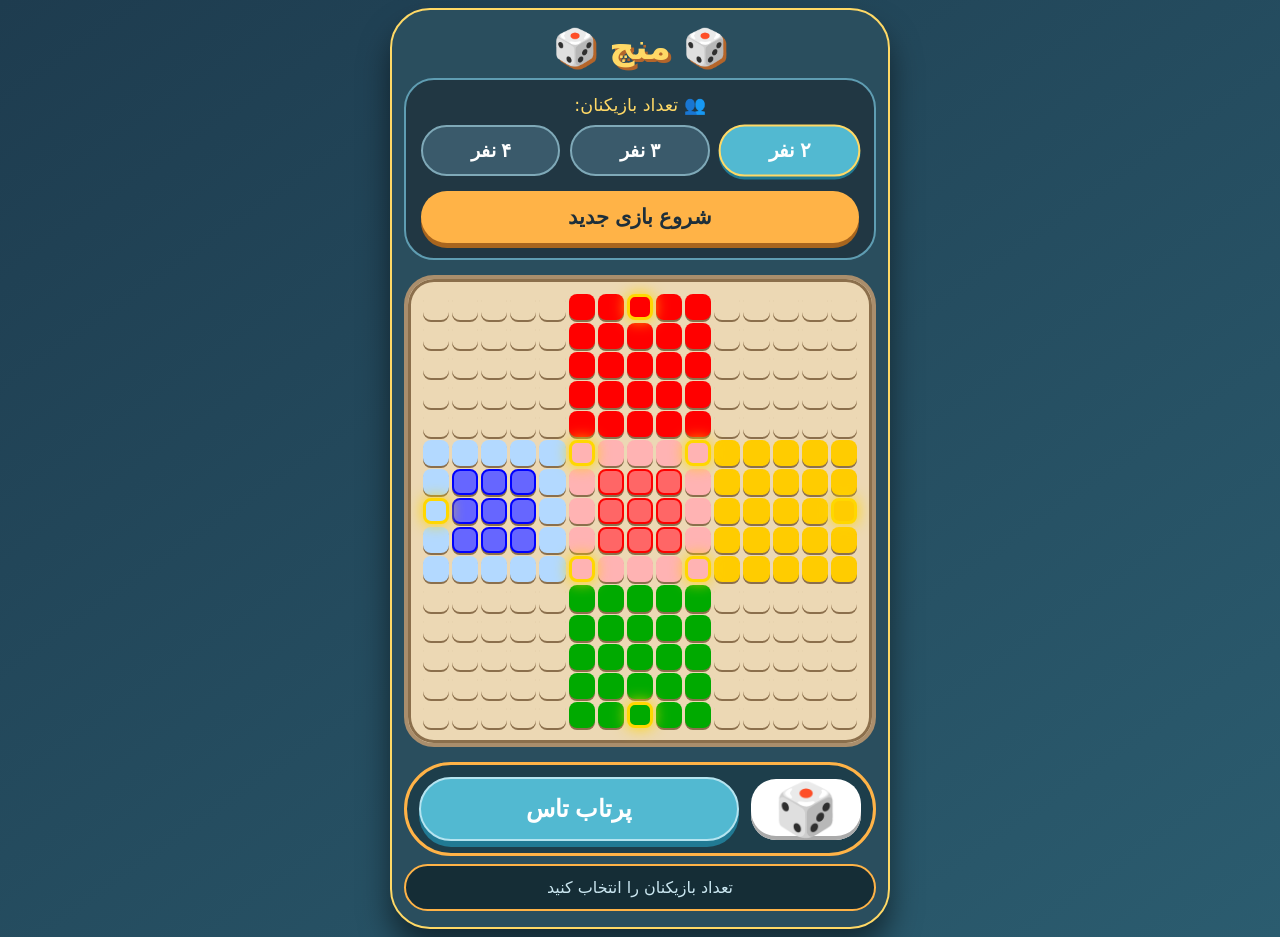
==== commit 6b603770: "Update index.html" ====
--- a/index.html
+++ b/index.html
@@ -1,48 +1,49 @@
-<!DOCTYPE html>
+   <!DOCTYPE html>
 <html lang="fa" dir="rtl">
 <head>
     <meta charset="UTF-8">
     <meta name="viewport" content="width=device-width, initial-scale=1.0, maximum-scale=1.0, user-scalable=no">
-    <title>منچ | بازی گروهی</title>
+    <title>منچ | بازی گروهی نوستالژیک</title>
     <style>
         * {
+            box-sizing: border-box;
             margin: 0;
             padding: 0;
-            box-sizing: border-box;
             user-select: none;
             -webkit-tap-highlight-color: transparent;
         }
 
         body {
-            font-family: system-ui, -apple-system, sans-serif;
-            background: linear-gradient(145deg, #1e3c4f, #2b5c6f);
+            font-family: 'Vazir', system-ui, -apple-system, sans-serif;
+            background: linear-gradient(145deg, #1e3c4f 0%, #2b5c6f 100%);
             min-height: 100vh;
             display: flex;
             justify-content: center;
             align-items: center;
             padding: 8px;
+            touch-action: manipulation;
         }
 
         .game-container {
-            max-width: 480px;
+            max-width: 500px;
             width: 100%;
             background: #2a4e5e;
             border-radius: 40px;
-            padding: 16px;
-            border: 3px solid #ffd966;
+            padding: 16px 12px;
             box-shadow: 0 20px 30px rgba(0,0,0,0.5);
-        }
-
-        h1 {
+            border: 2px solid #ffd966;
+        }
+
+        .game-title {
             text-align: center;
             color: #ffd966;
-            font-size: 2.5rem;
-            margin-bottom: 15px;
+            font-size: 2.2rem;
+            margin-bottom: 10px;
             text-shadow: 3px 3px 0 #b4652a;
         }
 
         /* انتخاب بازیکن */
-        .selector {
+        .player-selector {
             background: #213743;
             padding: 15px;
             border-radius: 30px;
@@ -50,63 +51,66 @@
             border: 2px solid #5f9db2;
         }
 
-        .selector label {
+        .player-selector label {
             display: block;
             text-align: center;
             color: #ffd966;
-            font-size: 1.2rem;
+            font-size: 1.1rem;
             margin-bottom: 10px;
         }
 
-        .player-btns {
+        .player-buttons {
             display: flex;
             gap: 10px;
+            justify-content: center;
             margin-bottom: 15px;
         }
 
-        .player-btn {
-            flex: 1;
+        .player-count-btn {
             background: #3a5a6b;
             border: none;
             color: white;
-            padding: 12px;
+            padding: 12px 0;
             border-radius: 30px;
-            font-size: 1.1rem;
+            flex: 1;
+            font-size: 1.2rem;
             font-weight: bold;
+            cursor: pointer;
             border: 2px solid #7fa9b8;
-            cursor: pointer;
-        }
-
-        .player-btn.active {
+            transition: 0.2s;
+        }
+
+        .player-count-btn.active {
             background: #52b9d1;
+            transform: scale(1.02);
             border-color: #ffd966;
-            transform: scale(1.02);
-        }
-
-        .start-btn {
-            width: 100%;
+            box-shadow: 0 3px 0 #217a94;
+        }
+
+        .start-game-btn {
             background: #ffb347;
             border: none;
             color: #1e2f3a;
+            font-weight: bold;
             padding: 14px;
             border-radius: 40px;
             font-size: 1.3rem;
-            font-weight: bold;
             cursor: pointer;
             box-shadow: 0 5px 0 #a8651e;
             transition: 0.1s;
-        }
-
-        .start-btn:active {
+            width: 100%;
+        }
+
+        .start-game-btn:active {
             transform: translateY(5px);
             box-shadow: none;
         }
 
         /* وضعیت بازی */
-        .status {
+        .game-status {
             background: #213743;
+            border-radius: 30px;
             padding: 12px;
-            border-radius: 30px;
             margin-bottom: 15px;
             display: flex;
             justify-content: space-between;
@@ -114,9 +118,9 @@
             border: 2px solid #5f9db2;
         }
 
-        .turn {
+        .turn-indicator {
             background: #52b9d1;
-            padding: 8px 20px;
+            padding: 8px 18px;
             border-radius: 40px;
             font-size: 1.2rem;
             font-weight: bold;
@@ -124,89 +128,95 @@
             border: 2px solid #ffd966;
         }
 
-        .dice-show {
+        .dice-value {
             background: #3a5a6b;
-            padding: 8px 20px;
+            padding: 8px 18px;
             border-radius: 40px;
+            color: white;
             font-size: 1.3rem;
-            color: white;
             border: 2px solid #ffb347;
         }
 
-        /* ===== صفحه منچ ساده شده ===== */
-        .board {
+        /* ========== صفحه منچ اصلی ========== */
+        .mench-board {
             background: #ecd8b4;
             border-radius: 30px;
-            padding: 20px;
+            padding: 15px;
             display: grid;
-            grid-template-columns: repeat(11, 1fr);
-            gap: 5px;
-            aspect-ratio: 1/1;
+            grid-template-columns: repeat(15, 1fr);
+            gap: 3px;
+            aspect-ratio: 1 / 1;
             width: 100%;
             border: 4px solid #aa8e6c;
+            box-shadow: inset 0 0 0 3px #8b6f4c;
             margin-bottom: 15px;
         }
 
+        /* سلول‌های صفحه */
         .cell {
-            aspect-ratio: 1/1;
-            border-radius: 10px;
+            aspect-ratio: 1 / 1;
+            border-radius: 8px;
             display: flex;
+            flex-wrap: wrap;
             justify-content: center;
             align-items: center;
-            font-weight: bold;
             position: relative;
-            box-shadow: 0 3px 0 #8b6f4c;
-        }
-
-        /* مسیر اصلی - 40 خانه */
-        .path-red { background: #ff9999; }
-        .path-blue { background: #9999ff; }
-        .path-green { background: #99cc99; }
-        .path-yellow { background: #ffff99; }
-
-        /* خانه‌های شروع */
-        .home-red { background: #ff4444; border: 2px solid white; }
-        .home-blue { background: #4444ff; border: 2px solid white; }
-        .home-green { background: #44aa44; border: 2px solid white; }
-        .home-yellow { background: #ffdd44; border: 2px solid white; }
-
-        /* خانه‌های نهایی */
-        .finish-red { background: #ff8888; border: 3px solid #cc0000; }
-        .finish-blue { background: #8888ff; border: 3px solid #0000cc; }
-        .finish-green { background: #88cc88; border: 3px solid #008800; }
-        .finish-yellow { background: #ffee88; border: 3px solid #aa8800; }
-
-        /* خانه امن */
-        .safe {
-            border: 4px solid gold;
+            box-shadow: 0 2px 0 #8b6f4c;
+            font-size: 0.8rem;
+        }
+
+        /* خانه‌های مسیر اصلی */
+        .cell.path-red { background: #ffb3b3; }
+        .cell.path-blue { background: #b3d9ff; }
+        .cell.path-green { background: #c1f0c1; }
+        .cell.path-yellow { background: #fff5b3; }
+
+        /* خانه‌های شروع (محل مهره‌ها) */
+        .cell.home-red { background: #ff0000; }
+        .cell.home-blue { background: #0000ff; }
+        .cell.home-green { background: #00aa00; }
+        .cell.home-yellow { background: #ffcc00; }
+
+        /* خانه‌های انتهایی */
+        .cell.finish-red { background: #ff6666; border: 2px solid red; }
+        .cell.finish-blue { background: #6666ff; border: 2px solid blue; }
+        .cell.finish-green { background: #66cc66; border: 2px solid green; }
+        .cell.finish-yellow { background: #ffdd66; border: 2px solid goldenrod; }
+
+        /* خانه‌های امن (ستاره‌دار) */
+        .cell.safe {
+            border: 3px solid gold;
             box-shadow: 0 0 15px gold;
-        }
-
-        /* مهره‌ها */
+            z-index: 2;
+        }
+
+        /* مهره‌های بازی */
         .piece {
-            width: 24px;
-            height: 24px;
+            width: 22px;
+            height: 22px;
             border-radius: 50%;
             display: inline-flex;
             justify-content: center;
             align-items: center;
+            font-weight: bold;
             color: white;
-            font-weight: bold;
+            text-shadow: 1px 1px 0 black;
             margin: 1px;
             font-size: 0.8rem;
-            box-shadow: 0 3px 0 rgba(0,0,0,0.3);
-            border: 2px solid white;
-        }
-
-        .red-piece { background: #cc0000; }
-        .blue-piece { background: #0000cc; }
-        .green-piece { background: #008800; }
-        .yellow-piece { background: #aa8800; }
-
-        /* کنترل */
+            box-shadow: 0 3px 0 rgba(0,0,0,0.4);
+            border: 1px solid white;
+        }
+
+        .piece.red { background: #cc0000; }
+        .piece.blue { background: #0000cc; }
+        .piece.green { background: #008800; }
+        .piece.yellow { background: #b8860b; color: white; }
+
+        /* بخش تاس */
         .controls {
             display: flex;
-            gap: 10px;
+            align-items: center;
+            gap: 12px;
             background: #1d3e4b;
             padding: 12px;
             border-radius: 60px;
@@ -216,27 +226,30 @@
 
         .dice-box {
             background: white;
-            border-radius: 20px;
-            padding: 5px 20px;
+            border-radius: 25px;
+            padding: 5px 15px;
             box-shadow: inset 0 -4px 0 #aaa;
         }
 
         .dice {
-            font-size: 3rem;
+            font-size: 3.2rem;
+            line-height: 1;
             min-width: 80px;
             text-align: center;
         }
 
         .roll-btn {
-            flex: 1;
             background: #52b9d1;
             border: none;
             color: white;
-            font-size: 1.4rem;
             font-weight: bold;
+            font-size: 1.5rem;
+            padding: 16px 20px;
             border-radius: 50px;
+            flex: 1;
             cursor: pointer;
             box-shadow: 0 6px 0 #217a94;
+            transition: 0.1s;
             border: 2px solid #b5e4f0;
         }
 
@@ -245,7 +258,13 @@
             box-shadow: none;
         }
 
-        .message {
+        .roll-btn:disabled {
+            opacity: 0.5;
+            transform: translateY(0);
+            box-shadow: 0 4px 0 #217a94;
+        }
+
+        .game-message {
             background: #152d36;
             color: #cbe7f1;
             padding: 12px;
@@ -253,312 +272,485 @@
             text-align: center;
             font-size: 1rem;
             border: 2px solid #ffb347;
+            margin-top: 8px;
         }
     </style>
 </head>
 <body>
     <div class="game-container">
-        <h1>🎲 منچ 🎲</h1>
+        <h1 class="game-title">🎲 منچ 🎲</h1>
 
         <!-- انتخاب بازیکن -->
-        <div class="selector" id="selector">
+        <div class="player-selector" id="playerSelector">
             <label>👥 تعداد بازیکنان:</label>
-            <div class="player-btns">
-                <button class="player-btn active" data-count="2">۲ نفر</button>
-                <button class="player-btn" data-count="3">۳ نفر</button>
-                <button class="player-btn" data-count="4">۴ نفر</button>
+            <div class="player-buttons">
+                <button class="player-count-btn active" data-count="2">۲ نفر</button>
+                <button class="player-count-btn" data-count="3">۳ نفر</button>
+                <button class="player-count-btn" data-count="4">۴ نفر</button>
             </div>
-            <button class="start-btn" id="startBtn">شروع بازی</button>
+            <button id="startGameBtn" class="start-game-btn">شروع بازی جدید</button>
         </div>
 
-        <!-- وضعیت -->
-        <div class="status" id="status" style="display: none;">
-            <div class="turn" id="turn">🔴 قرمز</div>
-            <div class="dice-show" id="diceShow">🎲 -</div>
+        <!-- وضعیت بازی -->
+        <div class="game-status" id="gameStatus" style="display: none;">
+            <div class="turn-indicator" id="turnIndicator">🔴 قرمز</div>
+            <div class="dice-value" id="diceValue">🎲 -</div>
         </div>
 
-        <!-- صفحه بازی -->
-        <div class="board" id="board"></div>
-
-        <!-- کنترل -->
+        <!-- صفحه بازی منچ -->
+        <div id="board" class="mench-board"></div>
+
+        <!-- کنترل تاس -->
         <div class="controls">
             <div class="dice-box">
-                <div class="dice" id="dice">🎲</div>
+                <div id="dice" class="dice">🎲</div>
             </div>
-            <button class="roll-btn" id="rollBtn">پرتاب</button>
+            <button id="rollDiceBtn" class="roll-btn">پرتاب تاس</button>
         </div>
 
-        <!-- پیام -->
-        <div class="message" id="message">تعداد بازیکنان را انتخاب کنید</div>
+        <!-- پیام بازی -->
+        <div id="gameMessage" class="game-message">تعداد بازیکنان را انتخاب کنید</div>
     </div>
 
     <script>
-        // ==================== بازیکنان ====================
-        const players = [
-            { id: 0, name: 'قرمز', emoji: '🔴', color: 'red', startX: 0, startY: 0 },
-            { id: 1, name: 'آبی', emoji: '🔵', color: 'blue', startX: 7, startY: 0 },
-            { id: 2, name: 'سبز', emoji: '🟢', color: 'green', startX: 0, startY: 7 },
-            { id: 3, name: 'زرد', emoji: '🟡', color: 'yellow', startX: 7, startY: 7 }
-        ];
-
-        // مسیر حرکت (40 خانه)
-        const path = [
-            // 0-9: مسیر قرمز
-            {x:2,y:2}, {x:3,y:2}, {x:4,y:2}, {x:5,y:2}, {x:6,y:2},
-            {x:7,y:2}, {x:8,y:2}, {x:8,y:3}, {x:8,y:4}, {x:8,y:5},
-            // 10-19: مسیر آبی
-            {x:8,y:6}, {x:8,y:7}, {x:8,y:8}, {x:7,y:8}, {x:6,y:8},
-            {x:5,y:8}, {x:4,y:8}, {x:3,y:8}, {x:2,y:8}, {x:2,y:7},
-            // 20-29: مسیر سبز
-            {x:2,y:6}, {x:2,y:5}, {x:2,y:4}, {x:2,y:3}, {x:3,y:3},
-            {x:4,y:3}, {x:5,y:3}, {x:6,y:3}, {x:7,y:3}, {x:7,y:4},
-            // 30-39: مسیر زرد
-            {x:7,y:5}, {x:7,y:6}, {x:6,y:6}, {x:5,y:6}, {x:4,y:6},
-            {x:3,y:6}, {x:3,y:5}, {x:3,y:4}, {x:4,y:4}, {x:5,y:4}
-        ];
-
-        // خانه‌های امن
-        const safePositions = [0, 8, 13, 21, 26, 34, 39];
-
-        // متغیرهای بازی
-        let gamePlayers = [];
-        let currentPlayer = 0;
-        let gameActive = false;
-        let moving = false;
-        let extraTurn = false;
-
-        // ==================== صفحه ====================
-        function createBoard() {
-            const board = document.getElementById('board');
-            board.innerHTML = '';
-
-            // 9x9 گرید
-            for (let y = 0; y < 9; y++) {
-                for (let x = 0; x < 9; x++) {
-                    const cell = document.createElement('div');
-                    cell.className = 'cell';
-                    cell.dataset.x = x;
-                    cell.dataset.y = y;
-
-                    // تشخیص نوع خانه
-                    const pathIndex = path.findIndex(p => p.x === x && p.y === y);
-                    
-                    if (pathIndex !== -1) {
-                        // مسیر اصلی
-                        if (pathIndex < 10) cell.classList.add('path-red');
-                        else if (pathIndex < 20) cell.classList.add('path-blue');
-                        else if (pathIndex < 30) cell.classList.add('path-green');
-                        else cell.classList.add('path-yellow');
-
-                        if (safePositions.includes(pathIndex)) {
+        (function() {
+            // ==================== تنظیمات صدا ====================
+            const AudioContext = window.AudioContext || window.webkitAudioContext;
+            let audioCtx = null;
+            let soundsEnabled = true;
+
+            function initAudio() {
+                if (!audioCtx) {
+                    audioCtx = new AudioContext();
+                }
+                if (audioCtx.state === 'suspended') {
+                    audioCtx.resume();
+                }
+            }
+
+            function playSound(type) {
+                if (!soundsEnabled || !audioCtx) return;
+                
+                const now = audioCtx.currentTime;
+                
+                switch(type) {
+                    case 'dice': {
+                        for (let i = 0; i < 3; i++) {
+                            const osc = audioCtx.createOscillator();
+                            const gain = audioCtx.createGain();
+                            osc.connect(gain);
+                            gain.connect(audioCtx.destination);
+                            osc.frequency.value = 400 + i * 100;
+                            gain.gain.value = 0.1;
+                            osc.start(now + i * 0.05);
+                            gain.gain.exponentialRampToValueAtTime(0.001, now + i * 0.05 + 0.1);
+                            osc.stop(now + i * 0.05 + 0.1);
+                        }
+                        break;
+                    }
+                    case 'move': {
+                        const osc = audioCtx.createOscillator();
+                        const gain = audioCtx.createGain();
+                        osc.connect(gain);
+                        gain.connect(audioCtx.destination);
+                        osc.frequency.value = 600;
+                        gain.gain.value = 0.1;
+                        osc.start(now);
+                        gain.gain.exponentialRampToValueAtTime(0.001, now + 0.1);
+                        osc.stop(now + 0.1);
+                        break;
+                    }
+                    case 'enter': {
+                        const osc = audioCtx.createOscillator();
+                        const gain = audioCtx.createGain();
+                        osc.connect(gain);
+                        gain.connect(audioCtx.destination);
+                        osc.frequency.setValueAtTime(400, now);
+                        osc.frequency.exponentialRampToValueAtTime(800, now + 0.2);
+                        gain.gain.value = 0.15;
+                        osc.start(now);
+                        gain.gain.exponentialRampToValueAtTime(0.001, now + 0.3);
+                        osc.stop(now + 0.3);
+                        break;
+                    }
+                    case 'eat': {
+                        const osc = audioCtx.createOscillator();
+                        const gain = audioCtx.createGain();
+                        osc.connect(gain);
+                        gain.connect(audioCtx.destination);
+                        osc.frequency.value = 200;
+                        gain.gain.value = 0.2;
+                        osc.start(now);
+                        gain.gain.exponentialRampToValueAtTime(0.001, now + 0.2);
+                        osc.stop(now + 0.2);
+                        break;
+                    }
+                    case 'win': {
+                        const notes = [523, 659, 784, 1046];
+                        notes.forEach((freq, i) => {
+                            const osc = audioCtx.createOscillator();
+                            const gain = audioCtx.createGain();
+                            osc.connect(gain);
+                            gain.connect(audioCtx.destination);
+                            osc.frequency.value = freq;
+                            gain.gain.value = 0.15;
+                            osc.start(now + i * 0.15);
+                            gain.gain.exponentialRampToValueAtTime(0.001, now + i * 0.15 + 0.3);
+                            osc.stop(now + i * 0.15 + 0.3);
+                        });
+                        break;
+                    }
+                }
+            }
+
+            // ==================== تعریف ساختار صفحه منچ ====================
+            // این آرایه مشخص می‌کند هر خانه از گرید 15x15 چه نوع خانه‌ای است
+            const BOARD_LAYOUT = [
+                // 0: خالی, 1: مسیر قرمز, 2: مسیر آبی, 3: مسیر سبز, 4: مسیر زرد
+                // 5: خانه قرمز, 6: خانه آبی, 7: خانه سبز, 8: خانه زرد
+                // 9: پایان قرمز, 10: پایان آبی, 11: پایان سبز, 12: پایان زرد
+                // ستاره‌دار: خانه‌های امن
+                
+                /* ردیف 0 */ [0,0,0,0,0,5,5,5,5,5,0,0,0,0,0],
+                /* ردیف 1 */ [0,0,0,0,0,5,5,5,5,5,0,0,0,0,0],
+                /* ردیف 2 */ [0,0,0,0,0,5,5,5,5,5,0,0,0,0,0],
+                /* ردیف 3 */ [0,0,0,0,0,5,5,5,5,5,0,0,0,0,0],
+                /* ردیف 4 */ [0,0,0,0,0,5,5,5,5,5,0,0,0,0,0],
+                /* ردیف 5 */ [8,8,8,8,8,1,1,1,1,1,2,2,2,2,2],
+                /* ردیف 6 */ [8,8,8,8,8,1,9,9,9,1,2,10,10,10,2],
+                /* ردیف 7 */ [8,8,8,8,8,1,9,9,9,1,2,10,10,10,2],
+                /* ردیف 8 */ [8,8,8,8,8,1,9,9,9,1,2,10,10,10,2],
+                /* ردیف 9 */ [8,8,8,8,8,1,1,1,1,1,2,2,2,2,2],
+                /* ردیف 10*/ [0,0,0,0,0,7,7,7,7,7,0,0,0,0,0],
+                /* ردیف 11*/ [0,0,0,0,0,7,7,7,7,7,0,0,0,0,0],
+                /* ردیف 12*/ [0,0,0,0,0,7,7,7,7,7,0,0,0,0,0],
+                /* ردیف 13*/ [0,0,0,0,0,7,7,7,7,7,0,0,0,0,0],
+                /* ردیف 14*/ [0,0,0,0,0,7,7,7,7,7,0,0,0,0,0]
+            ];
+
+            // موقعیت‌های امن (ستاره‌دار)
+            const SAFE_POSITIONS = [
+                {row:5, col:5}, {row:5, col:9}, {row:9, col:5}, {row:9, col:9}, // چهار گوشه مسیر
+                {row:7, col:0}, {row:7, col:14}, {row:0, col:7}, {row:14, col:7} // مرکز هر ضلع
+            ];
+
+            // مسیر اصلی برای حرکت (به ترتیب)
+            const MAIN_PATH = [
+                {row:5, col:5}, {row:5, col:6}, {row:5, col:7}, {row:5, col:8}, {row:5, col:9},
+                {row:6, col:9}, {row:7, col:9}, {row:8, col:9}, {row:9, col:9},
+                {row:9, col:8}, {row:9, col:7}, {row:9, col:6}, {row:9, col:5},
+                {row:8, col:5}, {row:7, col:5}, {row:6, col:5},
+                {row:5, col:5} // برگشت به اول (برای حرکت دایره‌ای)
+            ];
+
+            // ==================== تعریف بازیکنان ====================
+            const PLAYERS = [
+                { id: 0, name: 'قرمز', emoji: '🔴', color: 'red', homePos: {row:0, col:5}, finishStart: 40 },
+                { id: 1, name: 'آبی', emoji: '🔵', color: 'blue', homePos: {row:5, col:10}, finishStart: 44 },
+                { id: 2, name: 'سبز', emoji: '🟢', color: 'green', homePos: {row:10, col:5}, finishStart: 48 },
+                { id: 3, name: 'زرد', emoji: '🟡', color: 'yellow', homePos: {row:5, col:0}, finishStart: 52 }
+            ];
+
+            // متغیرهای اصلی بازی
+            let players = [];
+            let currentPlayerIndex = 0;
+            let gameActive = false;
+            let isMoving = false;
+            let extraTurn = false;
+
+            // ==================== ساخت صفحه ====================
+            function createBoard() {
+                const board = document.getElementById('board');
+                board.innerHTML = '';
+                
+                for (let r = 0; r < 15; r++) {
+                    for (let c = 0; c < 15; c++) {
+                        const cell = document.createElement('div');
+                        cell.className = 'cell';
+                        cell.dataset.row = r;
+                        cell.dataset.col = c;
+                        
+                        const cellType = BOARD_LAYOUT[r][c];
+                        
+                        // تعیین کلاس بر اساس نوع خانه
+                        if (cellType >= 1 && cellType <= 4) {
+                            // مسیر اصلی
+                            const colors = ['path-red', 'path-blue', 'path-green', 'path-yellow'];
+                            cell.classList.add(colors[cellType-1]);
+                        } else if (cellType >= 5 && cellType <= 8) {
+                            // خانه‌های شروع
+                            const homes = ['home-red', 'home-blue', 'home-green', 'home-yellow'];
+                            cell.classList.add(homes[cellType-5]);
+                        } else if (cellType >= 9 && cellType <= 12) {
+                            // خانه‌های انتهایی
+                            const finishes = ['finish-red', 'finish-blue', 'finish-green', 'finish-yellow'];
+                            cell.classList.add(finishes[cellType-9]);
+                        }
+                        
+                        // بررسی خانه‌های امن
+                        if (SAFE_POSITIONS.some(pos => pos.row === r && pos.col === c)) {
                             cell.classList.add('safe');
                         }
-                    }
-                    
-                    // خانه‌های شروع
-                    if ((x < 2 && y < 2)) cell.classList.add('home-red');
-                    if ((x > 6 && y < 2)) cell.classList.add('home-blue');
-                    if ((x < 2 && y > 6)) cell.classList.add('home-green');
-                    if ((x > 6 && y > 6)) cell.classList.add('home-yellow');
-
-                    // خانه‌های نهایی
-                    if (x === 4 && y === 4) {
-                        cell.classList.add('finish-red', 'finish-blue', 'finish-green', 'finish-yellow');
-                    }
-
-                    board.appendChild(cell);
-                }
-            }
-        }
-
-        // ==================== نمایش مهره‌ها ====================
-        function updatePieces() {
-            document.querySelectorAll('.piece').forEach(p => p.remove());
-
-            gamePlayers.forEach((player, pIndex) => {
-                player.pieces.forEach((pos, pieceIndex) => {
-                    let cell;
-                    
-                    if (pos === -1) {
-                        // در خانه
-                        const startX = [0,7,0,7][pIndex];
-                        const startY = [0,0,7,7][pIndex];
-                        cell = document.querySelector(`[data-x="${startX + (pieceIndex%2)}"][data-y="${startY + Math.floor(pieceIndex/2)}"]`);
-                    } else if (pos < 40) {
-                        // در مسیر
-                        cell = document.querySelector(`[data-x="${path[pos].x}"][data-y="${path[pos].y}"]`);
-                    }
-
-                    if (cell) {
-                        const piece = document.createElement('span');
-                        piece.className = `piece ${player.color}-piece`;
-                        piece.textContent = pieceIndex + 1;
-                        cell.appendChild(piece);
+                        
+                        board.appendChild(cell);
+                    }
+                }
+            }
+
+            // ==================== نمایش مهره‌ها ====================
+            function updateBoard() {
+                // پاک کردن همه مهره‌ها
+                document.querySelectorAll('.piece').forEach(p => p.remove());
+                
+                players.forEach((player, pIdx) => {
+                    player.pieces.forEach((piecePos, pieceIdx) => {
+                        if (piecePos >= 0) {
+                            // پیدا کردن سلول متناسب با موقعیت
+                            let cell;
+                            if (piecePos < 40) {
+                                // در مسیر اصلی
+                                const pos = MAIN_PATH[piecePos % MAIN_PATH.length];
+                                cell = document.querySelector(`[data-row="${pos.row}"][data-col="${pos.col}"]`);
+                            } else {
+                                // در مسیر انتهایی
+                                const finishIndex = piecePos - player.finishStart;
+                                if (finishIndex >= 0 && finishIndex < 4) {
+                                    // خانه‌های انتهایی هر بازیکن
+                                    // این بخش باید بر اساس بازیکن و شماره مهره تکمیل شود
+                                }
+                            }
+                            
+                            if (cell) {
+                                const piece = document.createElement('span');
+                                piece.className = `piece ${player.color}`;
+                                piece.textContent = pieceIdx + 1;
+                                piece.dataset.player = pIdx;
+                                piece.dataset.piece = pieceIdx;
+                                cell.appendChild(piece);
+                            }
+                        }
+                    });
+                });
+            }
+
+            // ==================== شروع بازی جدید ====================
+            function startNewGame(playerCount) {
+                initAudio();
+                playSound('enter');
+                
+                players = [];
+                for (let i = 0; i < playerCount; i++) {
+                    players.push({
+                        ...PLAYERS[i],
+                        pieces: [-1, -1, -1, -1] // -1 یعنی در خانه
+                    });
+                }
+                
+                currentPlayerIndex = 0;
+                gameActive = true;
+                isMoving = false;
+                extraTurn = false;
+                
+                document.getElementById('playerSelector').style.display = 'none';
+                document.getElementById('gameStatus').style.display = 'flex';
+                document.getElementById('dice').textContent = '🎲';
+                document.getElementById('diceValue').textContent = '🎲 -';
+                document.getElementById('turnIndicator').innerHTML = `${players[0].emoji} ${players[0].name}`;
+                document.getElementById('gameMessage').textContent = `${players[0].emoji} تاس بنداز تا مهره رو وارد کنی`;
+                
+                updateBoard();
+                document.getElementById('rollDiceBtn').disabled = false;
+            }
+
+            // ==================== پرتاب تاس ====================
+            async function handleRoll() {
+                if (!gameActive || isMoving) return;
+                
+                isMoving = true;
+                document.getElementById('rollDiceBtn').disabled = true;
+                
+                playSound('dice');
+                
+                const diceNumber = Math.floor(Math.random() * 6) + 1;
+                await animateDice(diceNumber);
+                
+                document.getElementById('diceValue').textContent = `🎲 ${diceNumber}`;
+                
+                await processMove(diceNumber);
+                
+                isMoving = false;
+                document.getElementById('rollDiceBtn').disabled = false;
+            }
+
+            // ==================== انیمیشن تاس ====================
+            async function animateDice(finalValue) {
+                const diceEl = document.getElementById('dice');
+                const diceFaces = ['⚀', '⚁', '⚂', '⚃', '⚄', '⚅'];
+                
+                for (let i = 0; i < 12; i++) {
+                    const randomIndex = Math.floor(Math.random() * 6);
+                    diceEl.textContent = diceFaces[randomIndex];
+                    await new Promise(r => setTimeout(r, 60));
+                }
+                
+                const diceEmoji = ['1️⃣', '2️⃣', '3️⃣', '4️⃣', '5️⃣', '6️⃣'];
+                diceEl.textContent = diceEmoji[finalValue - 1];
+            }
+
+            // ==================== پردازش حرکت ====================
+            async function processMove(diceNumber) {
+                const player = players[currentPlayerIndex];
+                
+                // اگر ۶ آمد و مهره در خانه داریم
+                if (diceNumber === 6 && player.pieces.some(p => p === -1)) {
+                    const pieceIndex = player.pieces.findIndex(p => p === -1);
+                    player.pieces[pieceIndex] = 0; // بذار روی خانه شروع مسیر
+                    playSound('enter');
+                    updateBoard();
+                    document.getElementById('gameMessage').textContent = 
+                        `${player.emoji} مهره جدید وارد بازی شد!`;
+                    extraTurn = true;
+                    return;
+                }
+                
+                // حرکت مهره‌های داخل بازی
+                const activePieces = player.pieces
+                    .map((pos, idx) => ({ pos, idx }))
+                    .filter(p => p.pos >= 0 && p.pos < 40);
+                
+                if (activePieces.length === 0) {
+                    document.getElementById('gameMessage').textContent = 
+                        `${player.emoji} مهره‌ای برای حرکت نداری!`;
+                    nextTurn();
+                    return;
+                }
+                
+                // ساده‌سازی: اولین مهره رو حرکت بده
+                const piece = activePieces[0];
+                let newPos = piece.pos + diceNumber;
+                
+                if (newPos >= 40) {
+                    // وارد مسیر انتهایی بشه
+                    const finishPath = newPos - 40;
+                    if (finishPath < 4) {
+                        newPos = player.finishStart + finishPath;
+                    } else {
+                        document.getElementById('gameMessage').textContent = 
+                            `${player.emoji} این حرکت مجاز نیست!`;
+                        nextTurn();
+                        return;
+                    }
+                }
+                
+                // حرکت تکه‌تکه
+                for (let i = piece.pos + 1; i <= newPos; i++) {
+                    if (i < 40) {
+                        player.pieces[piece.idx] = i;
+                    } else {
+                        player.pieces[piece.idx] = i;
+                    }
+                    updateBoard();
+                    playSound('move');
+                    await new Promise(r => setTimeout(r, 150));
+                }
+                
+                // خوردن مهره حریف
+                checkEating(player, piece.idx, newPos);
+                
+                // بررسی برد
+                if (player.pieces.every(p => p >= player.finishStart)) {
+                    document.getElementById('gameMessage').textContent = 
+                        `🏆 ${player.emoji} برنده شد! 🏆`;
+                    playSound('win');
+                    gameActive = false;
+                    return;
+                }
+                
+                if (diceNumber === 6) {
+                    document.getElementById('gameMessage').textContent = 
+                        `${player.emoji} دوباره تاس بنداز (۶ آوردی)!`;
+                    extraTurn = true;
+                } else {
+                    nextTurn();
+                }
+            }
+
+            // ==================== خوردن مهره حریف ====================
+            function checkEating(currentPlayer, pieceIdx, newPos) {
+                // اگر در خانه امن هست، نخور
+                const cell = document.querySelector(`[data-row="${MAIN_PATH[newPos]?.row}"][data-col="${MAIN_PATH[newPos]?.col}"]`);
+                if (cell && cell.classList.contains('safe')) return;
+                
+                players.forEach((player, pIdx) => {
+                    if (pIdx !== currentPlayerIndex) {
+                        player.pieces.forEach((pos, idx) => {
+                            if (pos === newPos && newPos < 40) {
+                                player.pieces[idx] = -1; // برگشت به خانه
+                                playSound('eat');
+                                document.getElementById('gameMessage').textContent = 
+                                    `🎯 ${currentPlayer.emoji} مهره ${player.emoji} رو خورد!`;
+                            }
+                        });
+                    }
+                });
+                updateBoard();
+            }
+
+            // ==================== نوبت بعدی ====================
+            function nextTurn() {
+                do {
+                    currentPlayerIndex = (currentPlayerIndex + 1) % players.length;
+                } while (players[currentPlayerIndex].pieces.every(p => p >= 40) && 
+                         players.some(p => !p.pieces.every(p => p >= 40)));
+                
+                document.getElementById('turnIndicator').innerHTML = 
+                    `${players[currentPlayerIndex].emoji} ${players[currentPlayerIndex].name}`;
+                document.getElementById('gameMessage').textContent = 
+                    `${players[currentPlayerIndex].emoji} نوبت توئه`;
+                extraTurn = false;
+            }
+
+            // ==================== رویدادها ====================
+            document.addEventListener('DOMContentLoaded', () => {
+                createBoard();
+                
+                // انتخاب تعداد بازیکنان
+                document.querySelectorAll('.player-count-btn').forEach(btn => {
+                    btn.addEventListener('click', function() {
+                        document.querySelectorAll('.player-count-btn').forEach(b => 
+                            b.classList.remove('active'));
+                        this.classList.add('active');
+                    });
+                });
+                
+                // شروع بازی
+                document.getElementById('startGameBtn').addEventListener('click', () => {
+                    const activeBtn = document.querySelector('.player-count-btn.active');
+                    const count = parseInt(activeBtn.dataset.count);
+                    startNewGame(count);
+                });
+                
+                // دکمه تاس
+                document.getElementById('rollDiceBtn').addEventListener('click', (e) => {
+                    e.stopPropagation();
+                    handleRoll();
+                });
+                
+                // تاچ روی صفحه بازی
+                document.getElementById('board').addEventListener('click', (e) => {
+                    if (gameActive && !isMoving) {
+                        handleRoll();
+                    }
+                });
+                
+                document.getElementById('board').addEventListener('touchstart', (e) => {
+                    if (gameActive && !isMoving) {
+                        e.preventDefault();
+                        handleRoll();
                     }
                 });
             });
-        }
-
-        // ==================== صدا ====================
-        function playSound(type) {
-            // ساده شده - بدون صدا برای جلوگیری از خطا
-        }
-
-        // ==================== شروع بازی ====================
-        function startGame(count) {
-            gamePlayers = [];
-            for (let i = 0; i < count; i++) {
-                gamePlayers.push({
-                    ...players[i],
-                    pieces: [-1, -1, -1, -1]
-                });
-            }
-
-            currentPlayer = 0;
-            gameActive = true;
-            moving = false;
-            extraTurn = false;
-
-            document.getElementById('selector').style.display = 'none';
-            document.getElementById('status').style.display = 'flex';
-            document.getElementById('dice').textContent = '🎲';
-            document.getElementById('diceShow').textContent = '🎲 -';
-            document.getElementById('turn').innerHTML = `${gamePlayers[0].emoji} ${gamePlayers[0].name}`;
-            document.getElementById('message').textContent = `${gamePlayers[0].emoji} تاس بنداز`;
-
-            updatePieces();
-            document.getElementById('rollBtn').disabled = false;
-        }
-
-        // ==================== تاس ====================
-        async function rollDice() {
-            if (!gameActive || moving) return;
-
-            moving = true;
-            document.getElementById('rollBtn').disabled = true;
-
-            // انیمیشن تاس
-            const dice = document.getElementById('dice');
-            for (let i = 0; i < 10; i++) {
-                dice.textContent = ['⚀','⚁','⚂','⚃','⚄','⚅'][Math.floor(Math.random()*6)];
-                await new Promise(r => setTimeout(r, 50));
-            }
-
-            const value = Math.floor(Math.random() * 6) + 1;
-            dice.textContent = ['1️⃣','2️⃣','3️⃣','4️⃣','5️⃣','6️⃣'][value-1];
-            document.getElementById('diceShow').textContent = `🎲 ${value}`;
-
-            await move(value);
-
-            moving = false;
-            document.getElementById('rollBtn').disabled = false;
-        }
-
-        // ==================== حرکت ====================
-        async function move(value) {
-            const player = gamePlayers[currentPlayer];
-
-            // تاس 6 و مهره در خانه
-            if (value === 6 && player.pieces.includes(-1)) {
-                const index = player.pieces.indexOf(-1);
-                player.pieces[index] = 0;
-                updatePieces();
-                document.getElementById('message').textContent = `${player.emoji} مهره جدید وارد شد`;
-                extraTurn = true;
-                return;
-            }
-
-            // حرکت مهره
-            const activePieces = player.pieces.filter(p => p >= 0 && p < 40);
-            if (activePieces.length === 0) {
-                document.getElementById('message').textContent = `${player.emoji} مهره‌ای نداری`;
-                nextTurn();
-                return;
-            }
-
-            const pieceIndex = player.pieces.findIndex(p => p >= 0 && p < 40);
-            let newPos = player.pieces[pieceIndex] + value;
-
-            if (newPos >= 40) {
-                document.getElementById('message').textContent = `${player.emoji} به خانه آخر رسید`;
-                player.pieces[pieceIndex] = 40 + (newPos - 40);
-                updatePieces();
-            } else {
-                // حرکت تکه‌تکه
-                for (let i = player.pieces[pieceIndex] + 1; i <= newPos; i++) {
-                    player.pieces[pieceIndex] = i;
-                    updatePieces();
-                    await new Promise(r => setTimeout(r, 150));
-                }
-            }
-
-            // خوردن
-            if (!safePositions.includes(newPos) && newPos < 40) {
-                gamePlayers.forEach((p, idx) => {
-                    if (idx !== currentPlayer) {
-                        p.pieces.forEach((pos, i) => {
-                            if (pos === newPos) {
-                                p.pieces[i] = -1;
-                                document.getElementById('message').textContent = 
-                                    `${player.emoji} مهره ${p.emoji} رو خورد!`;
-                            }
-                        });
-                    }
-                });
-            }
-
-            // برد
-            if (player.pieces.every(p => p >= 40)) {
-                document.getElementById('message').textContent = `🏆 ${player.emoji} برنده شد! 🏆`;
-                gameActive = false;
-                return;
-            }
-
-            if (value === 6) {
-                document.getElementById('message').textContent = `${player.emoji} دوباره تاس بنداز`;
-                extraTurn = true;
-            } else {
-                nextTurn();
-            }
-        }
-
-        // ==================== نوبت بعدی ====================
-        function nextTurn() {
-            do {
-                currentPlayer = (currentPlayer + 1) % gamePlayers.length;
-            } while (gamePlayers[currentPlayer].pieces.every(p => p >= 40));
-
-            document.getElementById('turn').innerHTML = `${gamePlayers[currentPlayer].emoji} ${gamePlayers[currentPlayer].name}`;
-            document.getElementById('message').textContent = `${gamePlayers[currentPlayer].emoji} نوبت توئه`;
-            extraTurn = false;
-        }
-
-        // ==================== رویدادها ====================
-        document.addEventListener('DOMContentLoaded', () => {
-            createBoard();
-
-            // انتخاب تعداد
-            document.querySelectorAll('.player-btn').forEach(btn => {
-                btn.addEventListener('click', function() {
-                    document.querySelectorAll('.player-btn').forEach(b => b.classList.remove('active'));
-                    this.classList.add('active');
-                });
-            });
-
-            // شروع
-            document.getElementById('startBtn').addEventListener('click', () => {
-                const count = parseInt(document.querySelector('.player-btn.active').dataset.count);
-                startGame(count);
-            });
-
-            // تاس
-            document.getElementById('rollBtn').addEventListener('click', rollDice);
-
-            // تاچ روی صفحه
-            document.getElementById('board').addEventListener('click', () => {
-                if (gameActive && !moving) rollDice();
-            });
-        });
+        })();
     </script>
 </body>
-</html>
+</html>           
